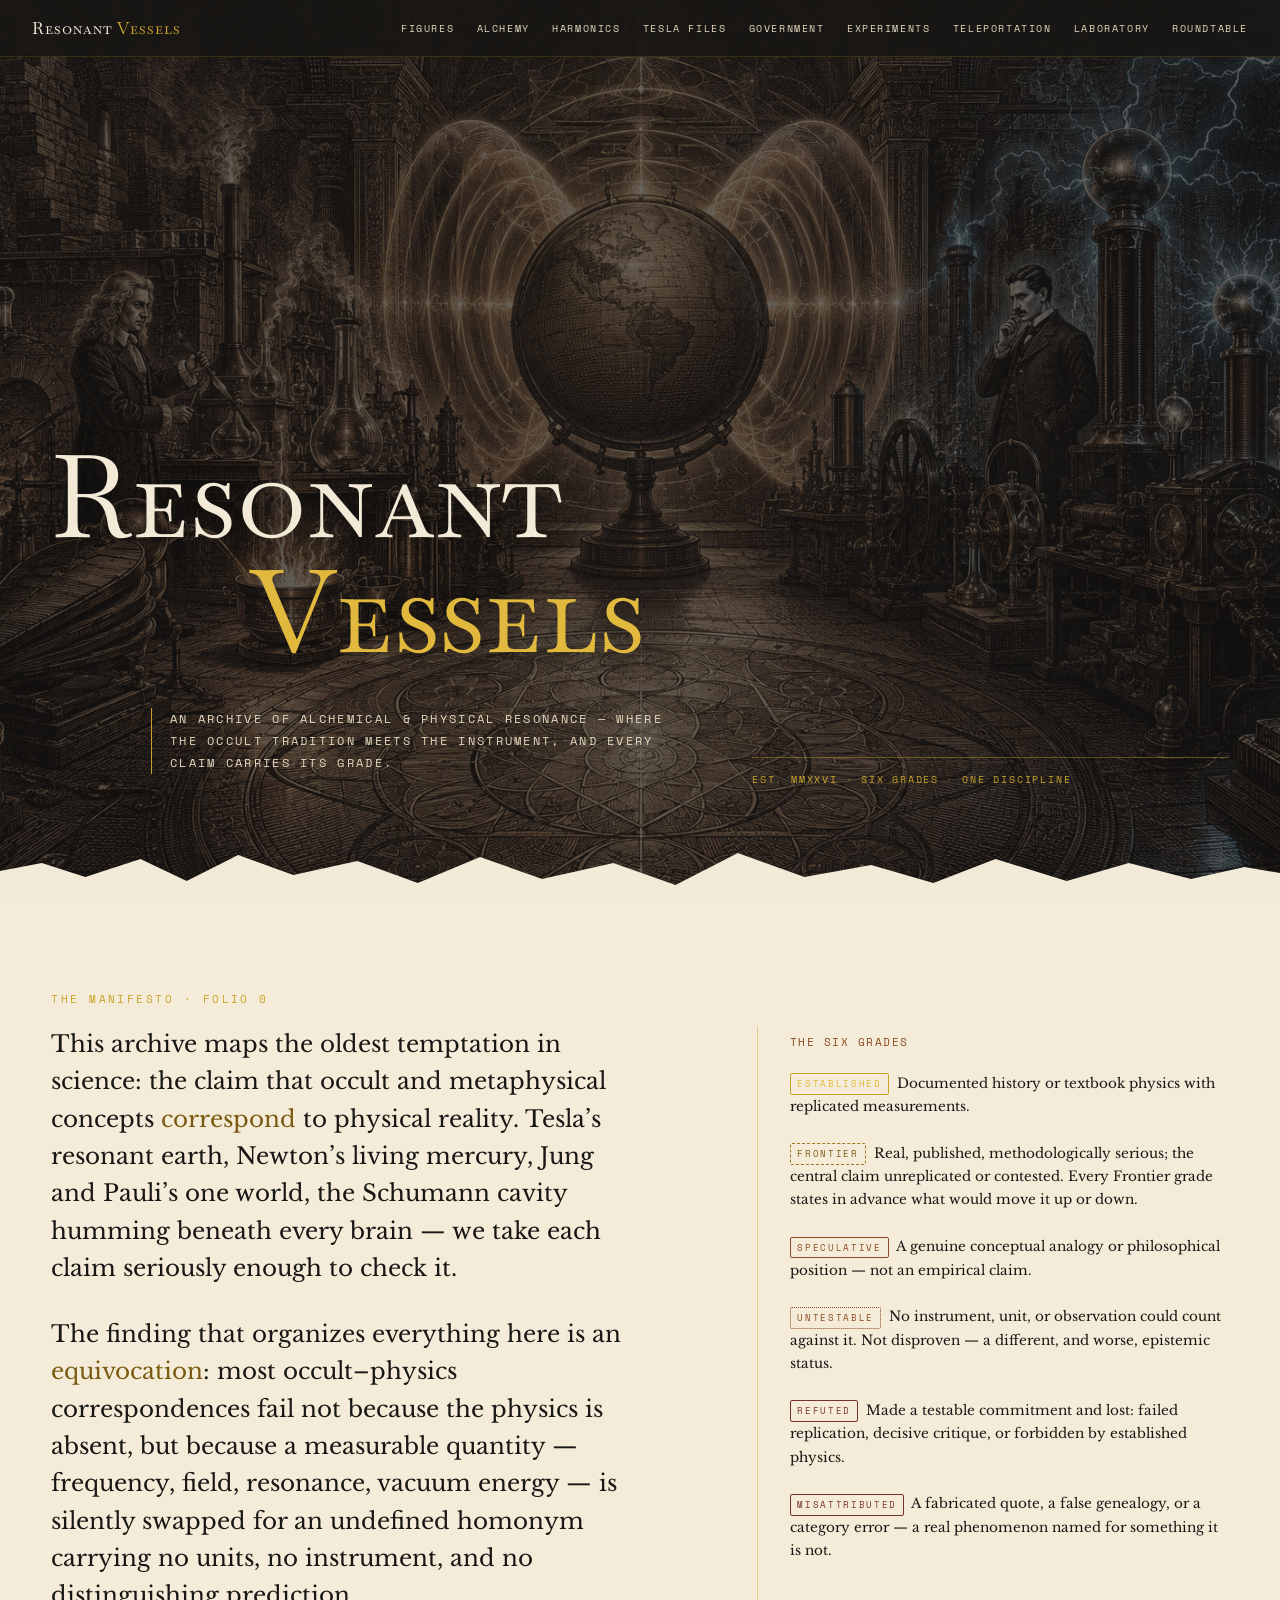
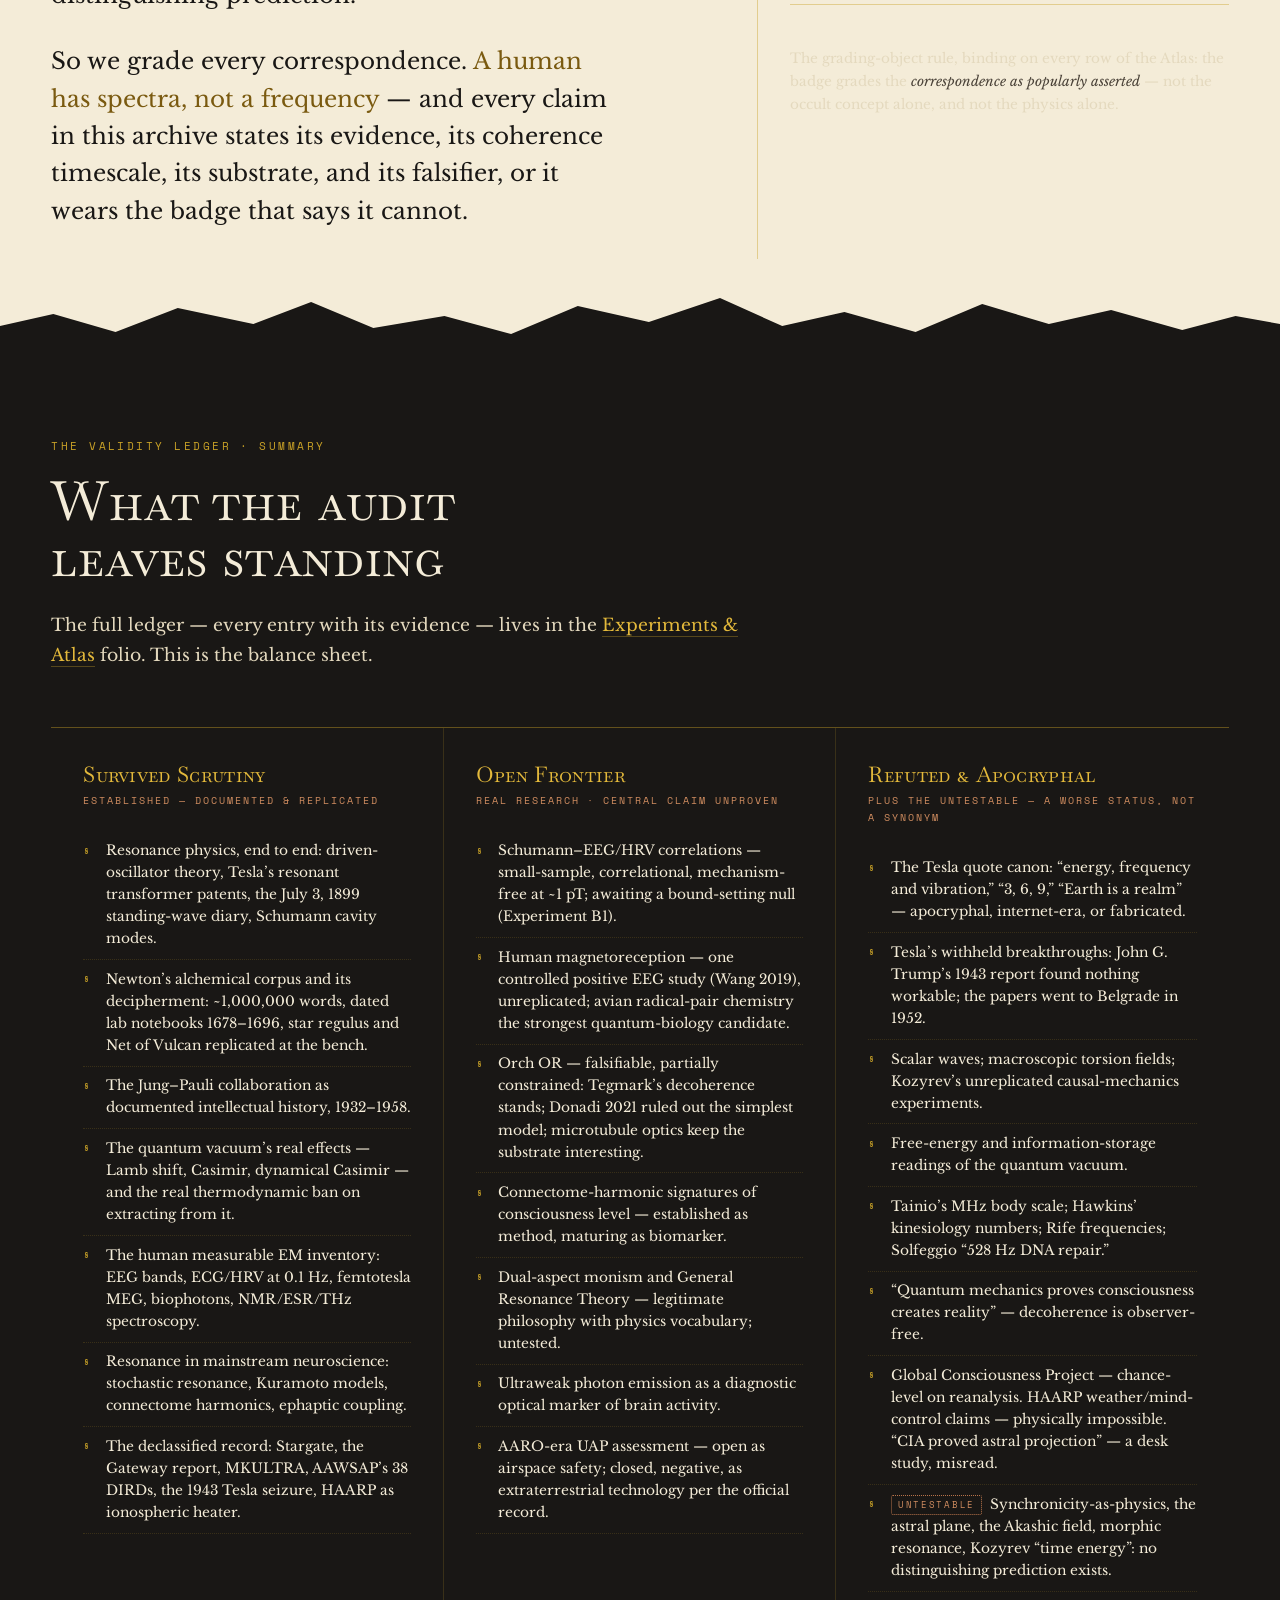
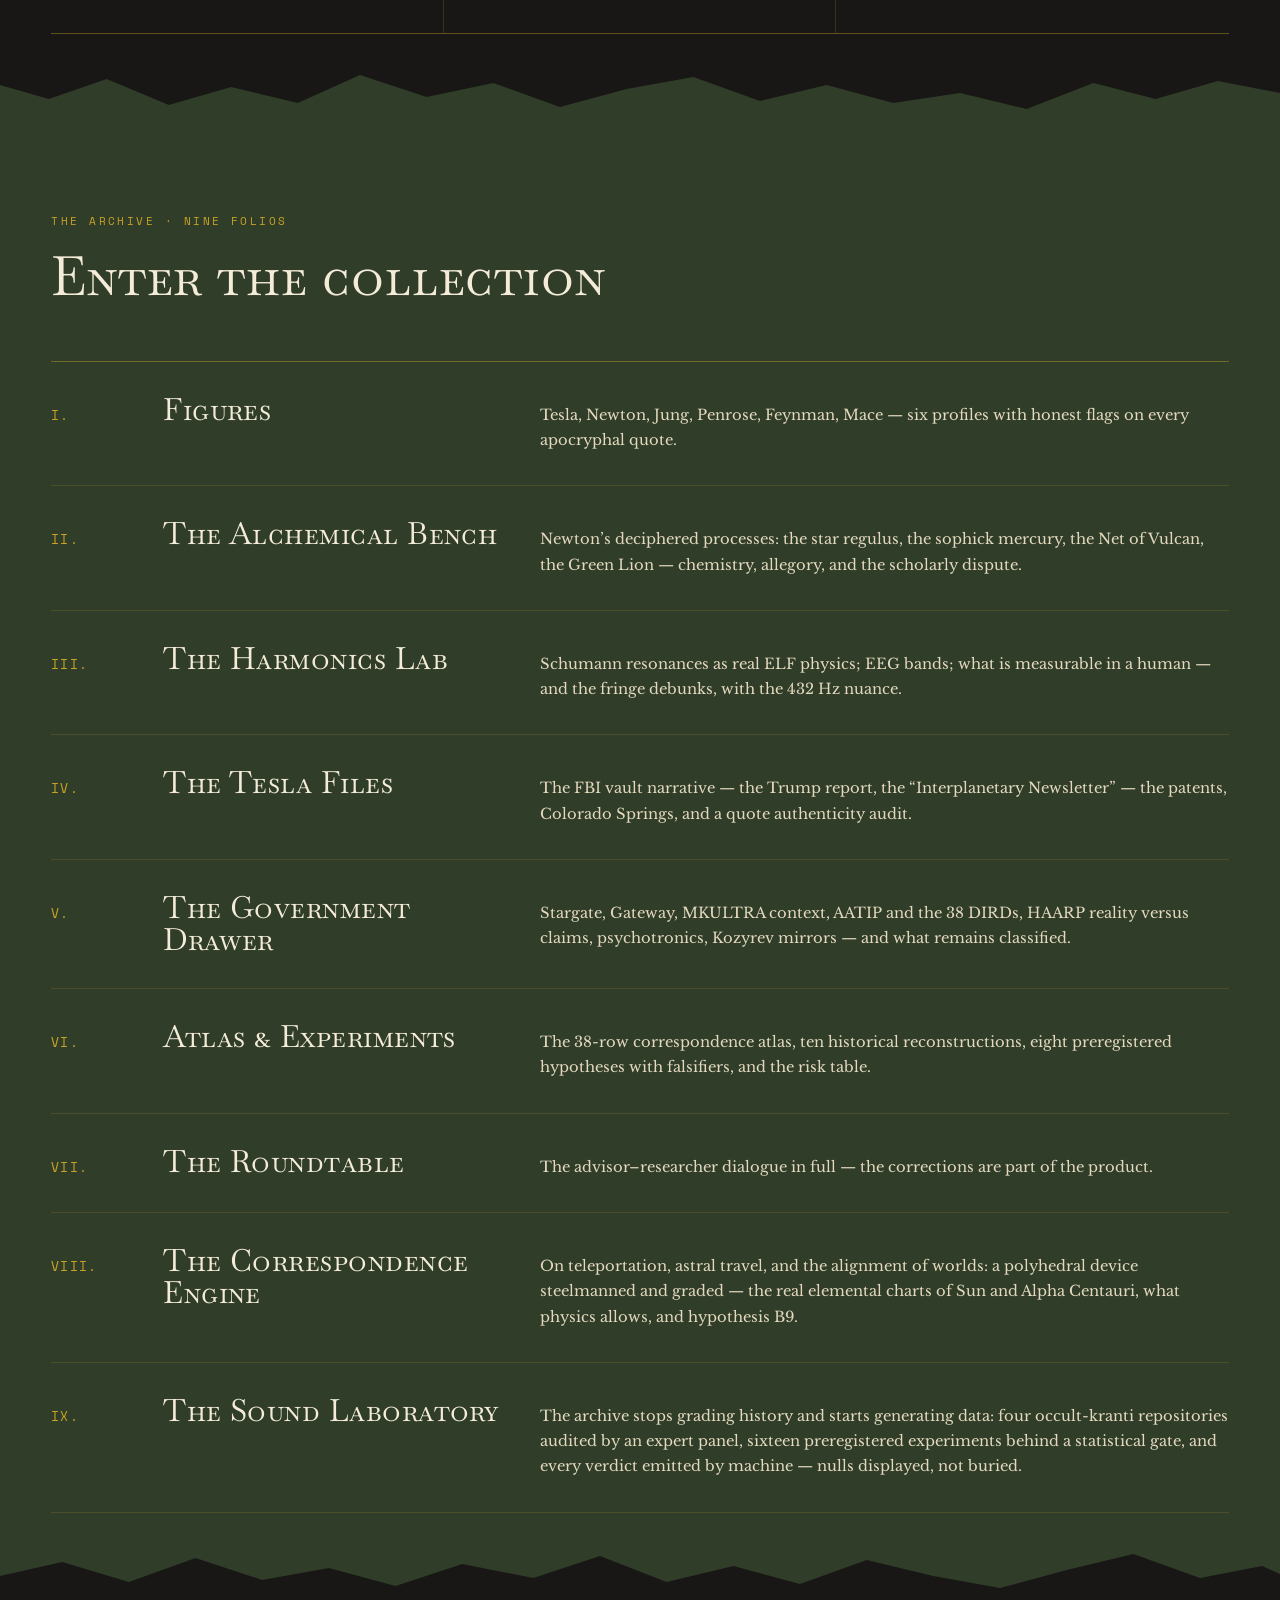
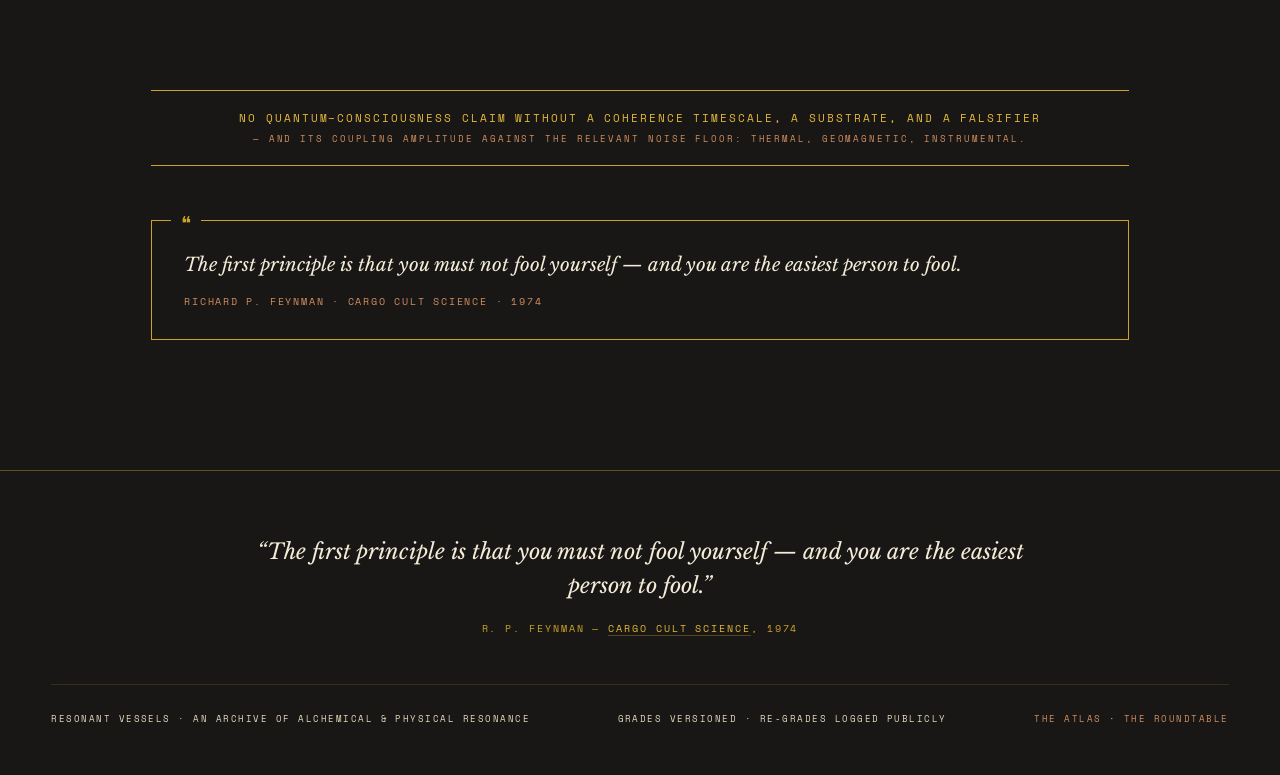
==== index.html @ 5db9f8ce "Resonant Vessels — full archive (10 folios, 46 plates/figures)" ====
<!DOCTYPE html>
<html lang="en">
<head>
<meta charset="UTF-8">
<meta name="viewport" content="width=device-width, initial-scale=1.0">
<title>Resonant Vessels — An Archive of Alchemical &amp; Physical Resonance</title>
<meta name="description" content="A rigorous archive at the boundary of alchemy and physics: Tesla, Newton, Jung, Schumann resonances, declassified programs — every metaphysical claim graded.">
<link rel="preconnect" href="https://fonts.googleapis.com">
<link rel="preconnect" href="https://fonts.gstatic.com" crossorigin>
<link href="https://fonts.googleapis.com/css2?family=Baskervville+SC&family=Libre+Baskerville:ital,wght@0,400;0,700;1,400&family=Space+Mono:wght@400;700&display=swap" rel="stylesheet">
<link rel="stylesheet" href="css/style.css">
</head>
<body>
<div class="grain" aria-hidden="true"></div>

<header class="topbar">
  <a class="brand" href="index.html">Resonant <span class="amp">Vessels</span></a>
  <nav aria-label="Archive sections">
    <a href="figures.html">Figures</a>
    <a href="alchemy.html">Alchemy</a>
    <a href="harmonics.html">Harmonics</a>
    <a href="tesla_files.html">Tesla Files</a>
    <a href="government.html">Government</a>
    <a href="experiments.html">Experiments</a>
    <a href="teleportation.html">Teleportation</a>
    <a href="lab.html">Laboratory</a>
    <a href="roundtable.html">Roundtable</a>
  </nav>
</header>

<!-- ================= HERO ================= -->
<section class="hero" id="top">
  <div class="hero-media" aria-hidden="true">
    <img src="assets/hero_lab.png" alt="" loading="eager">
  </div>
  <div class="hero-veil" aria-hidden="true"></div>
  <div class="hero-inner">
    <div class="hero-title-block">
      <div class="line-a fade-in">
        <h1>Resonant</h1>
      </div>
      <div class="line-b fade-in">
        <h1><span class="gold">Vessels</span></h1>
      </div>
      <div class="line-c fade-in">
        <p class="hero-sub">An archive of alchemical &amp; physical resonance — where the occult tradition meets the instrument, and every claim carries its grade.</p>
      </div>
      <div class="hero-rule fade-in">Est. MMXXVI · Six grades · One discipline</div>
    </div>
  </div>
</section>

<!-- torn transition I : parchment over ink -->
<div class="torn" aria-hidden="true">
  <svg viewBox="0 0 1440 64" preserveAspectRatio="none">
    <polygon fill="#F4ECD8" points="0,64 0,34 47,26 96,40 158,22 210,44 268,18 330,38 402,24 470,46 540,20 610,42 690,26 760,48 830,16 905,40 980,28 1050,46 1120,22 1200,44 1270,26 1340,42 1400,30 1440,36 1440,64"/>
  </svg>
</div>

<!-- ================= MANIFESTO (light) ================= -->
<section class="section-light" id="manifesto">
  <div class="wrap">
    <span class="kicker fade-in">The Manifesto · Folio 0</span>
    <div class="manifesto-grid">
      <div class="lead-col fade-in">
        <p class="lead-para">This archive maps the oldest temptation in science: the claim that occult and metaphysical concepts <span class="gold">correspond</span> to physical reality. Tesla&rsquo;s resonant earth, Newton&rsquo;s living mercury, Jung and Pauli&rsquo;s one world, the Schumann cavity humming beneath every brain — we take each claim seriously enough to check it.</p>
        <p class="lead-para">The finding that organizes everything here is an <span class="gold">equivocation</span>: most occult–physics correspondences fail not because the physics is absent, but because a measurable quantity — frequency, field, resonance, vacuum energy — is silently swapped for an undefined homonym carrying no units, no instrument, and no distinguishing prediction.</p>
        <p class="lead-para">So we grade every correspondence. <span class="gold">A human has spectra, not a frequency</span> — and every claim in this archive states its evidence, its coherence timescale, its substrate, and its falsifier, or it wears the badge that says it cannot.</p>
      </div>
      <div class="side-col fade-in">
        <span class="mono-label" style="color:#8a4a22;">The Six Grades</span>
        <p class="small" style="margin-top:1rem;">
          <span class="badge established">Established</span>&nbsp; Documented history or textbook physics with replicated measurements.<br><br>
          <span class="badge frontier">Frontier</span>&nbsp; Real, published, methodologically serious; the central claim unreplicated or contested. Every Frontier grade states in advance what would move it up or down.<br><br>
          <span class="badge speculative">Speculative</span>&nbsp; A genuine conceptual analogy or philosophical position — not an empirical claim.<br><br>
          <span class="badge untestable">Untestable</span>&nbsp; No instrument, unit, or observation could count against it. Not disproven — a different, and worse, epistemic status.<br><br>
          <span class="badge refuted">Refuted</span>&nbsp; Made a testable commitment and lost: failed replication, decisive critique, or forbidden by established physics.<br><br>
          <span class="badge misattributed">Misattributed</span>&nbsp; A fabricated quote, a false genealogy, or a category error — a real phenomenon named for something it is not.
        </p>
        <hr class="gold-rule">
        <p class="small dim">The grading-object rule, binding on every row of the Atlas: the badge grades the <em>correspondence as popularly asserted</em> — not the occult concept alone, and not the physics alone.</p>
      </div>
    </div>
  </div>
</section>

<!-- torn transition II : ink over parchment -->
<div class="torn" aria-hidden="true">
  <svg viewBox="0 0 1440 64" preserveAspectRatio="none">
    <polygon fill="#191715" points="0,64 0,42 60,30 130,48 200,24 285,40 350,18 420,44 500,32 575,50 650,22 730,38 810,14 880,42 950,28 1030,48 1105,20 1180,40 1250,26 1330,46 1390,32 1440,40 1440,64"/>
  </svg>
</div>

<!-- ================= VALIDITY LEDGER (ink) ================= -->
<section class="section-ink" id="ledger">
  <div class="wrap">
    <span class="kicker fade-in">The Validity Ledger · Summary</span>
    <h2 class="display-lg fade-in">What the audit<br>leaves standing</h2>
    <p class="fade-in" style="max-width:44rem; margin-top:1.6rem; color:var(--parchment-dim);">The full ledger — every entry with its evidence — lives in the <a href="experiments.html">Experiments &amp; Atlas</a> folio. This is the balance sheet.</p>

    <div class="ledger-cols fade-in">
      <div class="ledger-col">
        <h3>Survived Scrutiny</h3>
        <span class="count">Established — documented &amp; replicated</span>
        <ul>
          <li>Resonance physics, end to end: driven-oscillator theory, Tesla&rsquo;s resonant transformer patents, the July 3, 1899 standing-wave diary, Schumann cavity modes.</li>
          <li>Newton&rsquo;s alchemical corpus and its decipherment: ~1,000,000 words, dated lab notebooks 1678–1696, star regulus and Net of Vulcan replicated at the bench.</li>
          <li>The Jung–Pauli collaboration as documented intellectual history, 1932–1958.</li>
          <li>The quantum vacuum&rsquo;s real effects — Lamb shift, Casimir, dynamical Casimir — and the real thermodynamic ban on extracting from it.</li>
          <li>The human measurable EM inventory: EEG bands, ECG/HRV at 0.1 Hz, femtotesla MEG, biophotons, NMR/ESR/THz spectroscopy.</li>
          <li>Resonance in mainstream neuroscience: stochastic resonance, Kuramoto models, connectome harmonics, ephaptic coupling.</li>
          <li>The declassified record: Stargate, the Gateway report, MKULTRA, AAWSAP&rsquo;s 38 DIRDs, the 1943 Tesla seizure, HAARP as ionospheric heater.</li>
        </ul>
      </div>
      <div class="ledger-col">
        <h3>Open Frontier</h3>
        <span class="count">Real research · central claim unproven</span>
        <ul>
          <li>Schumann–EEG/HRV correlations — small-sample, correlational, mechanism-free at ~1 pT; awaiting a bound-setting null (Experiment B1).</li>
          <li>Human magnetoreception — one controlled positive EEG study (Wang 2019), unreplicated; avian radical-pair chemistry the strongest quantum-biology candidate.</li>
          <li>Orch OR — falsifiable, partially constrained: Tegmark&rsquo;s decoherence stands; Donadi 2021 ruled out the simplest model; microtubule optics keep the substrate interesting.</li>
          <li>Connectome-harmonic signatures of consciousness level — established as method, maturing as biomarker.</li>
          <li>Dual-aspect monism and General Resonance Theory — legitimate philosophy with physics vocabulary; untested.</li>
          <li>Ultraweak photon emission as a diagnostic optical marker of brain activity.</li>
          <li>AARO-era UAP assessment — open as airspace safety; closed, negative, as extraterrestrial technology per the official record.</li>
        </ul>
      </div>
      <div class="ledger-col">
        <h3>Refuted &amp; Apocryphal</h3>
        <span class="count">Plus the untestable — a worse status, not a synonym</span>
        <ul>
          <li>The Tesla quote canon: &ldquo;energy, frequency and vibration,&rdquo; &ldquo;3, 6, 9,&rdquo; &ldquo;Earth is a realm&rdquo; — apocryphal, internet-era, or fabricated.</li>
          <li>Tesla&rsquo;s withheld breakthroughs: John G. Trump&rsquo;s 1943 report found nothing workable; the papers went to Belgrade in 1952.</li>
          <li>Scalar waves; macroscopic torsion fields; Kozyrev&rsquo;s unreplicated causal-mechanics experiments.</li>
          <li>Free-energy and information-storage readings of the quantum vacuum.</li>
          <li>Tainio&rsquo;s MHz body scale; Hawkins&rsquo; kinesiology numbers; Rife frequencies; Solfeggio &ldquo;528 Hz DNA repair.&rdquo;</li>
          <li>&ldquo;Quantum mechanics proves consciousness creates reality&rdquo; — decoherence is observer-free.</li>
          <li>Global Consciousness Project — chance-level on reanalysis. HAARP weather/mind-control claims — physically impossible. &ldquo;CIA proved astral projection&rdquo; — a desk study, misread.</li>
          <li><span class="badge untestable">Untestable</span>&nbsp; Synchronicity-as-physics, the astral plane, the Akashic field, morphic resonance, Kozyrev &ldquo;time energy&rdquo;: no distinguishing prediction exists.</li>
        </ul>
      </div>
    </div>
  </div>
</section>

<!-- torn transition III : deep olive over ink -->
<div class="torn" aria-hidden="true">
  <svg viewBox="0 0 1440 64" preserveAspectRatio="none">
    <polygon fill="#2F3D29" points="0,64 0,26 55,40 120,20 190,46 260,28 335,44 405,16 480,38 555,24 630,48 705,30 780,18 855,42 930,26 1005,44 1080,34 1155,50 1230,24 1300,40 1370,22 1440,34 1440,64"/>
  </svg>
</div>

<!-- ================= DIRECTORY (olive) ================= -->
<section class="section-olive" id="directory">
  <div class="wrap">
    <span class="kicker fade-in">The Archive · Nine Folios</span>
    <h2 class="display-lg fade-in" style="margin-bottom:3.5rem;">Enter the collection</h2>

    <div class="directory">
      <div class="directory-row fade-in">
        <span class="num">I.</span>
        <h3><a href="figures.html">Figures</a></h3>
        <p>Tesla, Newton, Jung, Penrose, Feynman, Mace — six profiles with honest flags on every apocryphal quote.</p>
      </div>
      <div class="directory-row fade-in">
        <span class="num">II.</span>
        <h3><a href="alchemy.html">The Alchemical Bench</a></h3>
        <p>Newton&rsquo;s deciphered processes: the star regulus, the sophick mercury, the Net of Vulcan, the Green Lion — chemistry, allegory, and the scholarly dispute.</p>
      </div>
      <div class="directory-row fade-in">
        <span class="num">III.</span>
        <h3><a href="harmonics.html">The Harmonics Lab</a></h3>
        <p>Schumann resonances as real ELF physics; EEG bands; what is measurable in a human — and the fringe debunks, with the 432 Hz nuance.</p>
      </div>
      <div class="directory-row fade-in">
        <span class="num">IV.</span>
        <h3><a href="tesla_files.html">The Tesla Files</a></h3>
        <p>The FBI vault narrative — the Trump report, the &ldquo;Interplanetary Newsletter&rdquo; — the patents, Colorado Springs, and a quote authenticity audit.</p>
      </div>
      <div class="directory-row fade-in">
        <span class="num">V.</span>
        <h3><a href="government.html">The Government Drawer</a></h3>
        <p>Stargate, Gateway, MKULTRA context, AATIP and the 38 DIRDs, HAARP reality versus claims, psychotronics, Kozyrev mirrors — and what remains classified.</p>
      </div>
      <div class="directory-row fade-in">
        <span class="num">VI.</span>
        <h3><a href="experiments.html">Atlas &amp; Experiments</a></h3>
        <p>The 38-row correspondence atlas, ten historical reconstructions, eight preregistered hypotheses with falsifiers, and the risk table.</p>
      </div>
      <div class="directory-row fade-in">
        <span class="num">VII.</span>
        <h3><a href="roundtable.html">The Roundtable</a></h3>
        <p>The advisor&ndash;researcher dialogue in full — the corrections are part of the product.</p>
      </div>
      <div class="directory-row fade-in">
        <span class="num">VIII.</span>
        <h3><a href="teleportation.html">The Correspondence Engine</a></h3>
        <p>On teleportation, astral travel, and the alignment of worlds: a polyhedral device steelmanned and graded — the real elemental charts of Sun and Alpha Centauri, what physics allows, and hypothesis B9.</p>
      </div>
      <div class="directory-row fade-in">
        <span class="num">IX.</span>
        <h3><a href="lab.html">The Sound Laboratory</a></h3>
        <p>The archive stops grading history and starts generating data: four occult-kranti repositories audited by an expert panel, sixteen preregistered experiments behind a statistical gate, and every verdict emitted by machine — nulls displayed, not buried.</p>
      </div>
    </div>
  </div>
</section>

<!-- torn transition IV : ink over olive -->
<div class="torn" aria-hidden="true">
  <svg viewBox="0 0 1440 64" preserveAspectRatio="none">
    <polygon fill="#191715" points="0,64 0,38 70,24 145,44 220,20 295,42 370,30 445,48 520,26 600,40 675,18 750,44 825,28 900,46 975,22 1050,38 1125,50 1200,32 1275,16 1350,40 1420,28 1440,36 1440,64"/>
  </svg>
</div>

<!-- ================= HOUSE RULE + FOOTER ================= -->
<section class="section-ink">
  <div class="wrap wrap-narrow">
    <div class="house-rule fade-in">
      No quantum–consciousness claim without a coherence timescale, a substrate, and a falsifier<span class="hr-small">— and its coupling amplitude against the relevant noise floor: thermal, geomagnetic, instrumental.</span>
    </div>
    <div class="pullquote fade-in" style="margin-top:3.4rem;">
      The first principle is that you must not fool yourself — and you are the easiest person to fool.
      <span class="attribution">Richard P. Feynman · Cargo Cult Science · 1974</span>
    </div>
  </div>
</section>

<footer class="site-footer">
  <div class="footer-epigraph">
    <blockquote>&ldquo;The first principle is that you must not fool yourself — and you are the easiest person to fool.&rdquo;</blockquote>
    <span class="cite">R. P. Feynman — <a href="https://calteches.library.caltech.edu/51/2/CargoCult.htm">Cargo Cult Science</a>, 1974</span>
  </div>
  <div class="footer-meta">
    <span>Resonant Vessels · An Archive of Alchemical &amp; Physical Resonance</span>
    <span>Grades versioned · Re-grades logged publicly</span>
    <span><a href="experiments.html">The Atlas</a> · <a href="roundtable.html">The Roundtable</a></span>
  </div>
</footer>

<script src="js/main.js"></script>
</body>
</html>
---- css/style.css ----
/* ============================================================
   RESONANT VESSELS — An Archive of Alchemical & Physical Resonance
   Design system: editorial-archive, dual serif, gold on olive/ink.
   Pure monochrome discipline: no gradients, no blue, no glass.
   ============================================================ */

:root {
  --ink: #191715;
  --ink-soft: #231f1c;
  --olive: #2A2520;
  --olive-2: #2F3D29;
  --olive-3: #384732;
  --parchment: #F4ECD8;
  --parchment-dim: #E4D9BE;
  --gold: #C9A227;
  --gold-bright: #E3B93B;
  --copper: #B8734A;
  --copper-bright: #D08D60;
  --hairline: rgba(201, 162, 39, 0.42);
  --hairline-faint: rgba(201, 162, 39, 0.18);
  --serif-display: "Baskervville SC", "Libre Baskerville", Georgia, serif;
  --serif-body: "Libre Baskerville", Georgia, "Times New Roman", serif;
  --mono: "Space Mono", "Courier New", monospace;
  --sidebar-w: 21%;
  --article-w: 55%;
  --margin-w: 22%;
  --content-max: 1560px;
}

* { margin: 0; padding: 0; box-sizing: border-box; }

html {
  scroll-behavior: smooth;
}

body {
  background: var(--ink);
  color: var(--parchment);
  font-family: var(--serif-body);
  font-size: 1.08rem;
  line-height: 1.72;
  -webkit-font-smoothing: antialiased;
  text-rendering: optimizeLegibility;
  overflow-x: hidden;
}

::selection { background: var(--gold); color: var(--ink); }

/* ---------- grain overlay (feTurbulence) on dark backgrounds ---------- */
.grain {
  position: fixed;
  inset: 0;
  pointer-events: none;
  z-index: 900;
  opacity: 0.055;
  background-image: url("data:image/svg+xml,%3Csvg xmlns='http://www.w3.org/2000/svg' width='240' height='240'%3E%3Cfilter id='g'%3E%3CfeTurbulence type='fractalNoise' baseFrequency='0.82' numOctaves='3' stitchTiles='stitch'/%3E%3C/filter%3E%3Crect width='240' height='240' filter='url(%23g)'/%3E%3C/svg%3E");
}

/* ---------- typography ---------- */
h1, h2, h3, h4 {
  font-family: var(--serif-display);
  font-weight: 400;
  color: var(--parchment);
  line-height: 1.04;
  letter-spacing: 0.015em;
}

.display-xl { font-size: clamp(2.5rem, 6vw, 5rem); line-height: 0.98; }
.display-lg { font-size: clamp(2rem, 4.4vw, 3.4rem); }
.display-md { font-size: clamp(1.5rem, 2.6vw, 2.1rem); }

p {
  margin: 0 0 1.25em 0;
  hyphens: auto;
  -webkit-hyphens: auto;
}

a {
  color: var(--gold-bright);
  text-decoration: none;
  border-bottom: 1px solid rgba(201, 162, 39, 0.35);
  transition: text-shadow 0.25s ease, border-color 0.25s ease;
}
a:hover {
  text-shadow: 0 0 8px rgba(227, 185, 59, 0.55), 0 0 18px rgba(227, 185, 59, 0.25);
  border-bottom-color: var(--gold-bright);
}

strong { color: var(--parchment); font-weight: 700; }
em { color: var(--parchment-dim); }

.mono-label {
  font-family: var(--mono);
  text-transform: uppercase;
  letter-spacing: 0.14em;
  font-size: 0.66rem;
}

/* kicker / eyebrow */
.kicker {
  font-family: var(--mono);
  text-transform: uppercase;
  letter-spacing: 0.22em;
  font-size: 0.7rem;
  color: var(--gold);
  display: block;
  margin-bottom: 1.1rem;
}

/* ---------- top bar ---------- */
.topbar {
  position: fixed;
  top: 0; left: 0; right: 0;
  z-index: 1000;
  display: flex;
  align-items: center;
  justify-content: space-between;
  padding: 0.85rem 2rem;
  background: rgba(25, 23, 21, 0.94);
  border-bottom: 1px solid var(--hairline-faint);
}
.topbar .brand {
  font-family: var(--serif-display);
  font-size: 1.05rem;
  letter-spacing: 0.06em;
  color: var(--parchment);
  border-bottom: none;
}
.topbar .brand:hover { text-shadow: 0 0 10px rgba(227,185,59,0.5); }
.topbar .brand .amp { color: var(--gold); }
.topbar nav { display: flex; gap: 1.4rem; flex-wrap: wrap; }
.topbar nav a {
  font-family: var(--mono);
  font-size: 0.62rem;
  text-transform: uppercase;
  letter-spacing: 0.16em;
  color: var(--parchment-dim);
  border-bottom: none;
}
.topbar nav a:hover, .topbar nav a.active {
  color: var(--gold-bright);
  text-shadow: 0 0 8px rgba(227, 185, 59, 0.5);
}
.topbar nav a.active { border-bottom: 1px solid var(--gold); }

/* ---------- HERO (index) ---------- */
.hero {
  position: relative;
  min-height: 100vh;
  display: flex;
  align-items: flex-end;
  overflow: hidden;
  background: var(--ink);
}
.hero-media {
  position: absolute;
  inset: -8% 0;
  z-index: 1;
  will-change: transform;
}
.hero-media img {
  width: 100%;
  height: 100%;
  object-fit: cover;
  opacity: 0.62;
  filter: grayscale(0.35) brightness(0.8);
}
.hero-veil {
  position: absolute; inset: 0; z-index: 2;
  background: rgba(25, 23, 21, 0.28);
}
.hero-inner {
  position: relative;
  z-index: 3;
  width: 100%;
  max-width: var(--content-max);
  margin: 0 auto;
  padding: 9rem 4vw 7rem;
}
.hero-title-block {
  display: grid;
  grid-template-columns: repeat(12, 1fr);
  gap: 0 1.5rem;
}
.hero-title-block .line-a { grid-column: 1 / 9; }
.hero-title-block .line-b { grid-column: 3 / 12; margin-top: 0.4rem; }
.hero-title-block .line-c { grid-column: 2 / 8; margin-top: 2.6rem; max-width: 34rem; }
.hero h1 {
  font-size: clamp(3rem, 9vw, 7.5rem);
  line-height: 0.94;
  text-shadow: 0 2px 30px rgba(0,0,0,0.6);
}
.hero h1 .gold { color: var(--gold-bright); }
.hero-sub {
  font-family: var(--mono);
  font-size: 0.72rem;
  letter-spacing: 0.2em;
  text-transform: uppercase;
  color: var(--parchment-dim);
  line-height: 1.9;
  border-left: 1px solid var(--gold);
  padding-left: 1.1rem;
}
.hero-rule {
  grid-column: 8 / 13;
  align-self: end;
  border-top: 1px solid var(--hairline);
  padding-top: 0.8rem;
  font-family: var(--mono);
  font-size: 0.62rem;
  letter-spacing: 0.18em;
  text-transform: uppercase;
  color: var(--gold);
}

/* ---------- torn paper edges ----------
   A .torn div is placed as the first child of a band; its SVG polygon is
   filled with the band's own background colour and overlaps the previous
   band via negative top margin, producing the torn-paper transition.
   Each transition uses a unique jagged polygon path. */
.torn {
  display: block;
  width: 100%;
  height: 64px;
  position: relative;
  z-index: 30;
  margin-top: -63px;
  pointer-events: none;
}
.torn.flip { transform: scaleY(-1); }
.torn svg { display: block; width: 100%; height: 100%; }
.torn + .wrap, .torn + .triptych { padding-top: 4rem; }

/* article-level torn divider (between major parts, within a column) */
.torn-inline {
  display: block;
  width: 100%;
  height: 44px;
  margin: 3.4rem 0 0.4rem;
  pointer-events: none;
}
.torn-inline svg { display: block; width: 100%; height: 100%; }

/* ---------- generic section shells ---------- */
.section-light {
  background: var(--parchment);
  color: var(--ink);
}
.section-light h1, .section-light h2, .section-light h3, .section-light h4 { color: var(--ink); }
.section-light a { color: #7a5a10; border-bottom-color: rgba(122,90,16,0.4); }
.section-light a:hover { text-shadow: 0 0 8px rgba(201,162,39,0.65); }
.section-light strong { color: var(--ink); }
.section-light em { color: #4a4238; }

.section-olive  { background: var(--olive-2); }
.section-olive3 { background: var(--olive-3); }
.section-ink    { background: var(--ink); }
.section-brown  { background: var(--olive); }

.wrap {
  max-width: var(--content-max);
  margin: 0 auto;
  padding: 5.5rem 4vw;
}
.wrap-narrow { max-width: 1080px; }

/* ---------- index: manifesto & ledger ---------- */
.manifesto-grid {
  display: grid;
  grid-template-columns: repeat(12, 1fr);
  gap: 2rem;
}
.manifesto-grid .lead-col { grid-column: 1 / 7; }
.manifesto-grid .side-col { grid-column: 8 / 13; border-left: 1px solid var(--hairline); padding-left: 2rem; }
.lead-para {
  font-size: clamp(1.2rem, 1.8vw, 1.5rem);
  line-height: 1.62;
}
.lead-para .gold { color: var(--gold-bright); }
.section-light .lead-para .gold { color: #7a5a10; }

.ledger-cols {
  display: grid;
  grid-template-columns: repeat(3, 1fr);
  gap: 0;
  border-top: 1px solid var(--hairline);
  border-bottom: 1px solid var(--hairline);
  margin-top: 3.5rem;
}
.ledger-col {
  padding: 2.2rem 2rem 2.6rem;
  border-right: 1px solid var(--hairline-faint);
}
.ledger-col:last-child { border-right: none; }
.ledger-col h3 {
  font-size: 1.35rem;
  margin-bottom: 0.4rem;
  color: var(--gold-bright);
}
.section-light .ledger-col h3 { color: #7a5a10; }
.ledger-col .count {
  font-family: var(--mono);
  font-size: 0.62rem;
  letter-spacing: 0.2em;
  text-transform: uppercase;
  color: var(--copper-bright);
  display: block;
  margin-bottom: 1.4rem;
}
.section-light .ledger-col .count { color: var(--copper); }
.ledger-col ul { list-style: none; }
.ledger-col li {
  font-size: 0.86rem;
  line-height: 1.6;
  padding: 0.55rem 0 0.55rem 1.4rem;
  position: relative;
  border-bottom: 1px dotted var(--hairline-faint);
}
.ledger-col li::before {
  content: "§";
  position: absolute;
  left: 0;
  color: var(--gold);
  font-family: var(--mono);
  font-size: 0.7rem;
  top: 0.7rem;
}

/* index: section directory cards (flat, no card-in-card — rules + spacing) */
.directory { border-top: 1px solid var(--hairline); }
.directory-row {
  display: grid;
  grid-template-columns: 5rem 1fr 2fr;
  gap: 2rem;
  align-items: baseline;
  padding: 2rem 0;
  border-bottom: 1px solid var(--hairline-faint);
}
.directory-row .num {
  font-family: var(--mono);
  color: var(--gold);
  font-size: 0.8rem;
  letter-spacing: 0.1em;
}
.directory-row h3 { font-size: clamp(1.4rem, 2.4vw, 2rem); }
.directory-row h3 a { color: var(--parchment); border-bottom: none; }
.directory-row h3 a:hover { color: var(--gold-bright); }
.directory-row p { font-size: 0.92rem; margin: 0; color: var(--parchment-dim); }

/* ---------- badges ---------- */
.badge {
  display: inline-block;
  font-family: var(--mono);
  font-size: 0.58rem;
  letter-spacing: 0.18em;
  text-transform: uppercase;
  border: 1px solid var(--gold);
  color: var(--gold-bright);
  padding: 0.22em 0.7em 0.18em;
  border-radius: 2px;
  vertical-align: middle;
  white-space: nowrap;
}
.section-light .badge { color: #7a5a10; border-color: #9a7a1a; }
.badge.established { border-color: var(--gold); color: var(--gold-bright); }
.badge.frontier    { border-style: dashed; }
.badge.speculative { border-color: var(--copper); color: var(--copper-bright); }
.badge.untestable  { border-color: var(--copper); color: var(--copper-bright); border-style: dotted; }
.badge.refuted     { border-color: #8a4a3a; color: #c98a72; }
.badge.misattributed { border-color: #8a4a3a; color: #c98a72; border-style: double; }
.section-light .badge.speculative,
.section-light .badge.untestable { color: #8a4a22; border-color: #8a4a22; }
.section-light .badge.refuted,
.section-light .badge.misattributed { color: #7a3226; border-color: #7a3226; }

/* ---------- section-page three-column layout ---------- */
.page-head {
  padding: 8.5rem 4vw 4rem;
  border-bottom: 1px solid var(--hairline);
  max-width: var(--content-max);
  margin: 0 auto;
}
.page-head .folio {
  font-family: var(--mono);
  font-size: 0.64rem;
  letter-spacing: 0.24em;
  text-transform: uppercase;
  color: var(--copper-bright);
  display: block;
  margin-bottom: 1.4rem;
}
.page-head .lede {
  max-width: 46rem;
  margin-top: 2rem;
  font-size: 1.12rem;
  color: var(--parchment-dim);
}

.triptych {
  display: grid;
  grid-template-columns: minmax(0, 21fr) minmax(0, 55fr) minmax(0, 22fr);
  gap: 0 2.6%;
  max-width: var(--content-max);
  margin: 0 auto;
  padding: 0 4vw 6rem;
  align-items: start;
}

/* left outline sidebar */
.outline {
  position: sticky;
  top: 4.2rem;
  padding-top: 3rem;
  font-family: var(--mono);
}
.outline .outline-title {
  font-size: 0.6rem;
  letter-spacing: 0.24em;
  text-transform: uppercase;
  color: var(--gold);
  border-bottom: 1px solid var(--hairline);
  padding-bottom: 0.7rem;
  margin-bottom: 0.6rem;
}
.outline details { border-bottom: 1px solid var(--hairline-faint); }
.outline summary {
  cursor: pointer;
  list-style: none;
  font-size: 0.66rem;
  letter-spacing: 0.14em;
  text-transform: uppercase;
  color: var(--parchment-dim);
  padding: 0.8rem 0;
  position: relative;
  transition: color 0.2s, text-shadow 0.2s;
}
.outline summary::after {
  content: "+";
  position: absolute; right: 0;
  color: var(--gold);
}
.outline details[open] summary::after { content: "–"; }
.outline summary:hover { color: var(--gold-bright); text-shadow: 0 0 8px rgba(227,185,59,0.4); }
.outline details ul { list-style: none; padding: 0 0 0.9rem 0.7rem; }
.outline details li a {
  display: block;
  font-size: 0.62rem;
  letter-spacing: 0.06em;
  color: var(--parchment-dim);
  border: none;
  padding: 0.32rem 0;
  text-transform: none;
}
.outline details li a:hover { color: var(--gold-bright); }
.outline .crossnav { margin-top: 1.6rem; }
.outline .crossnav a {
  display: block;
  font-size: 0.6rem;
  letter-spacing: 0.14em;
  text-transform: uppercase;
  color: var(--copper-bright);
  border: none;
  padding: 0.42rem 0;
  border-bottom: 1px dotted var(--hairline-faint);
}
.outline .crossnav a:hover { color: var(--gold-bright); }

/* central article column */
.article { padding-top: 1rem; min-width: 0; }
.article > section { margin-bottom: 4rem; }

/* sticky section headers */
.part-header {
  position: sticky;
  top: 3.4rem;
  z-index: 500;
  background: var(--ink);
  border-top: 1px solid var(--gold);
  border-bottom: 1px solid var(--hairline-faint);
  padding: 0.85rem 0 0.7rem;
  margin: 3.2rem 0 2rem;
}
.section-olive .part-header, .part-header.on-olive { background: var(--olive-2); }
.section-light .part-header { background: var(--parchment); border-top-color: #9a7a1a; }
.section-light .part-header .part-no { color: #7a5a10; }
.part-header h2 {
  font-size: clamp(1.3rem, 2.2vw, 1.9rem);
}
.part-header .part-no {
  font-family: var(--mono);
  font-size: 0.6rem;
  letter-spacing: 0.22em;
  color: var(--gold);
  text-transform: uppercase;
  display: block;
  margin-bottom: 0.3rem;
}

.article h3 {
  font-size: 1.35rem;
  margin: 2.4rem 0 1rem;
  padding-top: 0.6rem;
}
.article h4 {
  font-family: var(--mono);
  font-size: 0.7rem;
  letter-spacing: 0.18em;
  text-transform: uppercase;
  color: var(--gold);
  margin: 2rem 0 0.8rem;
}
.article ul, .article ol { margin: 0 0 1.4rem 1.3rem; }
.article li { margin-bottom: 0.55rem; }
.article li::marker { color: var(--gold); font-family: var(--mono); font-size: 0.8em; }

/* footnote anchor offset (padding/margin trick) */
[id] { scroll-margin-top: 5.2rem; }
.fn-target { padding-top: 5.2rem; margin-top: -5.2rem; }

/* circular numbered footnote markers */
sup.fn {
  font-family: var(--mono);
  font-size: 0.6em;
  margin-left: 0.1em;
}
sup.fn a {
  display: inline-flex;
  align-items: center;
  justify-content: center;
  width: 1.55em;
  height: 1.55em;
  border: 1px solid var(--gold);
  border-radius: 50%;
  color: var(--gold-bright);
  border-bottom: 1px solid var(--gold);
  font-size: 1em;
  line-height: 1;
}
sup.fn a:hover { text-shadow: 0 0 6px rgba(227,185,59,0.6); }

/* footnote list */
.footnotes {
  border-top: 1px solid var(--hairline);
  margin-top: 4rem;
  padding-top: 1.6rem;
  font-size: 0.82rem;
}
.footnotes .fn-title {
  font-family: var(--mono);
  font-size: 0.6rem;
  letter-spacing: 0.24em;
  text-transform: uppercase;
  color: var(--gold);
  margin-bottom: 1rem;
}
.footnotes ol { list-style: none; counter-reset: fn; margin-left: 0; }
.footnotes li {
  counter-increment: fn;
  position: relative;
  padding-left: 2.4rem;
  margin-bottom: 0.8rem;
  color: var(--parchment-dim);
  line-height: 1.6;
}
.footnotes li::before {
  content: counter(fn);
  position: absolute;
  left: 0; top: 0.1rem;
  width: 1.5rem; height: 1.5rem;
  border: 1px solid var(--gold);
  border-radius: 50%;
  font-family: var(--mono);
  font-size: 0.6rem;
  color: var(--gold-bright);
  display: flex;
  align-items: center;
  justify-content: center;
}
.footnotes a { word-break: break-all; }

/* pull quotes */
.pullquote {
  border: 1px solid var(--gold);
  padding: 1.8rem 2rem;
  margin: 2.6rem 0;
  font-style: italic;
  font-size: 1.16rem;
  line-height: 1.6;
  color: var(--parchment);
  position: relative;
}
.pullquote::before {
  content: "❝";
  position: absolute;
  top: -0.85rem; left: 1.2rem;
  background: var(--ink);
  padding: 0 0.6rem;
  color: var(--gold);
  font-size: 1.2rem;
  font-style: normal;
}
.pullquote .attribution {
  display: block;
  margin-top: 0.9rem;
  font-family: var(--mono);
  font-style: normal;
  font-size: 0.62rem;
  letter-spacing: 0.18em;
  text-transform: uppercase;
  color: var(--copper-bright);
}

/* margin column */
.margin-col { padding-top: 3rem; min-width: 0; }
.margin-note {
  border-top: 1px solid var(--hairline);
  padding: 1rem 0 1.4rem;
  font-size: 0.8rem;
  line-height: 1.62;
  color: var(--parchment-dim);
  margin-bottom: 1.2rem;
}
.margin-note .mn-label {
  font-family: var(--mono);
  font-size: 0.56rem;
  letter-spacing: 0.2em;
  text-transform: uppercase;
  color: var(--copper-bright);
  display: block;
  margin-bottom: 0.5rem;
}
.margin-thumb { margin-bottom: 1.6rem; border: 1px solid var(--hairline-faint); padding: 0.5rem; }
.margin-thumb img { width: 100%; display: block; filter: grayscale(0.25); transition: filter 0.3s; }
.margin-thumb:hover img { filter: grayscale(0); }
.margin-thumb .cap {
  font-family: var(--mono);
  font-size: 0.56rem;
  letter-spacing: 0.12em;
  text-transform: uppercase;
  color: var(--copper-bright);
  display: block;
  padding: 0.55rem 0.2rem 0.2rem;
}

/* figure plates */
.plate {
  margin: 3rem 0;
  border-top: 1px solid var(--gold);
  padding-top: 1rem;
}
.plate img {
  width: 100%;
  display: block;
  border: 1px solid var(--hairline-faint);
}
.plate figcaption {
  font-family: var(--mono);
  font-size: 0.62rem;
  letter-spacing: 0.16em;
  text-transform: uppercase;
  color: var(--copper-bright);
  padding-top: 0.85rem;
  line-height: 1.8;
}
.plate figcaption .plate-no { color: var(--gold-bright); }
.plate figcaption .plate-desc {
  display: block;
  text-transform: none;
  letter-spacing: 0.04em;
  color: var(--parchment-dim);
  font-size: 0.68rem;
  margin-top: 0.3rem;
}

/* gold-bordered tables */
.table-wrap { overflow-x: auto; margin: 2.4rem 0; }
table.gold {
  width: 100%;
  border-collapse: collapse;
  border: 1px solid var(--gold);
  font-size: 0.85rem;
  line-height: 1.55;
}
table.gold th {
  font-family: var(--mono);
  font-size: 0.6rem;
  letter-spacing: 0.16em;
  text-transform: uppercase;
  color: var(--gold-bright);
  text-align: left;
  padding: 0.85rem 0.9rem;
  border-bottom: 1px solid var(--gold);
  background: rgba(201, 162, 39, 0.06);
}
table.gold td {
  padding: 0.8rem 0.9rem;
  border-bottom: 1px solid var(--hairline-faint);
  vertical-align: top;
  color: var(--parchment-dim);
}
table.gold tr:last-child td { border-bottom: none; }
table.gold td strong { color: var(--parchment); }
table.gold .rownum {
  font-family: var(--mono);
  color: var(--gold);
  font-size: 0.72rem;
  white-space: nowrap;
}

/* safety banner */
.safety-banner {
  border: 1px solid var(--gold);
  border-left: 6px solid var(--gold);
  background: rgba(201, 162, 39, 0.07);
  padding: 1.6rem 2rem;
  margin: 2.6rem 0;
}
.safety-banner .sb-title {
  font-family: var(--mono);
  font-size: 0.66rem;
  letter-spacing: 0.22em;
  text-transform: uppercase;
  color: var(--gold-bright);
  display: block;
  margin-bottom: 0.8rem;
}
.safety-banner p { font-size: 0.9rem; margin-bottom: 0.6rem; }
.safety-banner p:last-child { margin-bottom: 0; }

/* house-rule strip */
.house-rule {
  border-top: 1px solid var(--gold);
  border-bottom: 1px solid var(--gold);
  padding: 1.1rem 0;
  text-align: center;
  font-family: var(--mono);
  font-size: 0.66rem;
  letter-spacing: 0.18em;
  text-transform: uppercase;
  color: var(--gold-bright);
  line-height: 2;
}
.house-rule .hr-small { display: block; color: var(--copper-bright); font-size: 0.56rem; }

/* ---------- sound laboratory (Folio IX) ---------- */
/* one new badge in the grading system: infrastructure, solid copper */
.badge.infrastructure {
  background: var(--copper);
  border-color: var(--copper);
  color: var(--ink);
}
.section-light .badge.infrastructure { color: var(--parchment); }
/* cost badge: money or time, whichever is binding */
.badge.cost {
  border-color: var(--gold);
  border-style: solid;
  color: var(--gold-bright);
  background: transparent;
}
.section-light .badge.cost { color: #7a5a10; border-color: #9a7a1a; }

.lab-card {
  border: 1px solid var(--hairline);
  padding: 2rem 2.2rem 1.8rem;
  margin: 2.6rem 0;
  background: rgba(244, 236, 216, 0.025);
}
.section-light .lab-card {
  background: rgba(25, 23, 21, 0.035);
  border-color: rgba(122, 90, 16, 0.45);
}
.lab-head {
  display: flex;
  align-items: baseline;
  flex-wrap: wrap;
  gap: 0.5rem 1rem;
  border-bottom: 1px solid var(--hairline-faint);
  padding-bottom: 0.9rem;
  margin-bottom: 1.1rem;
}
.section-light .lab-head { border-bottom-color: rgba(122, 90, 16, 0.25); }
.lab-id {
  font-family: var(--mono);
  font-size: 0.72rem;
  letter-spacing: 0.18em;
  color: var(--gold);
}
.section-light .lab-id { color: #7a5a10; }
.lab-head h3 {
  font-size: 1.35rem;
  margin: 0;
  padding: 0;
  flex: 1 1 16rem;
}
.lab-badges { display: inline-flex; gap: 0.5rem; flex-wrap: wrap; }
.lab-convince {
  font-family: var(--mono);
  font-size: 0.6rem;
  letter-spacing: 0.16em;
  text-transform: uppercase;
  color: var(--copper-bright);
  display: block;
  margin: 0 0 1.1rem;
}
.section-light .lab-convince { color: #8a4a22; }
.lab-card p { font-size: 0.94rem; }
.section-light .lab-card p { color: #33302a; }
.section-light .lab-card strong { color: var(--ink); }

/* prereg block: collapsible six-part template */
.prereg {
  border: 1px solid var(--hairline-faint);
  margin: 1.2rem 0;
}
.prereg summary {
  cursor: pointer;
  list-style: none;
  font-family: var(--mono);
  font-size: 0.62rem;
  letter-spacing: 0.18em;
  text-transform: uppercase;
  color: var(--gold);
  padding: 0.75rem 1rem;
  position: relative;
}
.prereg summary::after {
  content: "+";
  position: absolute; right: 1rem;
  color: var(--gold);
}
.prereg[open] summary::after { content: "–"; }
.prereg dl {
  padding: 0.4rem 1rem 1rem;
  font-size: 0.85rem;
  line-height: 1.6;
  color: var(--parchment-dim);
}
.section-light .prereg dl { color: #33302a; }
.prereg dt {
  font-family: var(--mono);
  font-size: 0.58rem;
  letter-spacing: 0.18em;
  text-transform: uppercase;
  color: var(--gold);
  margin-top: 0.7rem;
}
.section-light .prereg dt { color: #7a5a10; }
.prereg dd { margin: 0.1rem 0 0; }
.prereg .kill-line::before { content: "✕ "; color: var(--gold-bright); }

/* kill strip: always visible, never folded away (ruling 5) */
.kill-strip {
  border: 1px solid var(--gold);
  border-left: 6px solid var(--gold);
  padding: 0.7rem 1rem;
  margin-top: 1.4rem;
  font-size: 0.85rem;
  color: var(--parchment-dim);
}
.section-light .kill-strip { color: #33302a; border-color: #9a7a1a; }
.kill-strip .kill-label {
  font-family: var(--mono);
  font-size: 0.56rem;
  letter-spacing: 0.2em;
  text-transform: uppercase;
  color: var(--gold-bright);
  display: block;
}
.section-light .kill-strip .kill-label { color: #7a5a10; }
.kill-strip .kill-label::before { content: "✕ "; }

/* instrument panels: simulation JSONs rendered as brass-rimmed gauges */
.instrument {
  border: 2px solid var(--gold);
  outline: 1px solid var(--hairline-faint);
  outline-offset: 3px;
  background: var(--ink-soft);
  color: var(--parchment);
  padding: 1.2rem 1.4rem 1rem;
  margin: 1.6rem 0;
  font-family: var(--mono);
}
.inst-head {
  font-size: 0.6rem;
  letter-spacing: 0.16em;
  text-transform: uppercase;
  color: var(--copper-bright);
  border-bottom: 1px solid var(--hairline-faint);
  padding-bottom: 0.55rem;
  margin-bottom: 0.7rem;
  word-break: break-all;
}
.inst-head .inst-sim { color: var(--gold-bright); }
.readout {
  display: block;
  font-size: 0.68rem;
  line-height: 1.75;
  padding: 0.45rem 0;
  border-bottom: 1px dotted var(--hairline-faint);
  color: var(--parchment-dim);
}
.readout:last-of-type { border-bottom: none; }
.readout .ac-id { color: var(--parchment); }
.readout .num { color: var(--gold-bright); }
.readout .target { color: var(--copper-bright); }
.readout .verdict-tag {
  display: inline-block;
  border: 1px solid var(--gold);
  color: var(--gold-bright);
  padding: 0.05em 0.55em;
  border-radius: 2px;
  font-size: 0.58rem;
  letter-spacing: 0.16em;
  margin-left: 0.5rem;
}
.readout .verdict-tag.fail {
  border-color: var(--copper);
  border-style: dotted;
  color: var(--copper-bright);
}
.readout .verdict-tag.info {
  border-color: var(--hairline);
  border-style: dashed;
  color: var(--parchment-dim);
}
.inst-verdict {
  font-family: var(--serif-body);
  font-style: italic;
  font-size: 0.92rem;
  line-height: 1.6;
  color: var(--parchment);
  border-top: 1px solid var(--hairline);
  margin-top: 0.7rem;
  padding-top: 0.7rem;
}
.inst-verdict .says {
  font-family: var(--mono);
  font-style: normal;
  font-size: 0.56rem;
  letter-spacing: 0.2em;
  text-transform: uppercase;
  color: var(--gold);
  display: block;
  margin-bottom: 0.3rem;
}
.seed-foot {
  font-family: var(--mono);
  font-size: 0.72rem;
  color: var(--parchment-dim);
  opacity: 0.75;
  margin-top: 0.7rem;
  letter-spacing: 0.04em;
}

/* link rail on lab cards */
.link-rail {
  margin-top: 1.3rem;
  font-family: var(--mono);
  font-size: 0.62rem;
  letter-spacing: 0.14em;
  text-transform: uppercase;
  display: flex;
  flex-wrap: wrap;
  gap: 0.4rem 1.4rem;
}
.link-rail a { border-bottom: 1px dotted var(--hairline); }

/* cymatics gallery grid (math-exact renders) */
.cymatics-grid {
  display: grid;
  grid-template-columns: repeat(2, 1fr);
  gap: 1.4rem;
  margin: 1.6rem 0;
}
.cymatics-grid .plate { margin: 0; }
@media (max-width: 900px) { .cymatics-grid { grid-template-columns: 1fr; } }

/* ---------- roundtable dialogue ---------- */
.dialogue { margin-top: 2rem; }
.speech { margin-bottom: 2.4rem; display: grid; grid-template-columns: 9.5rem 1fr; gap: 1.6rem; }
.speaker {
  font-family: var(--mono);
  font-size: 0.62rem;
  letter-spacing: 0.2em;
  text-transform: uppercase;
  color: var(--gold-bright);
  text-align: right;
  padding-top: 0.35rem;
  border-right: 1px solid var(--hairline);
  padding-right: 1.2rem;
}
.speaker.assistant { color: var(--copper-bright); }
.speech-body p { font-size: 0.98rem; }
.scene-heading {
  font-family: var(--mono);
  font-size: 0.66rem;
  letter-spacing: 0.24em;
  text-transform: uppercase;
  color: var(--gold);
  border-top: 1px solid var(--hairline);
  border-bottom: 1px solid var(--hairline-faint);
  padding: 0.9rem 0;
  margin: 3.4rem 0 2.2rem;
  text-align: center;
}
.stage-note {
  font-style: italic;
  color: var(--parchment-dim);
  font-size: 0.9rem;
  text-align: center;
  margin: 1.6rem auto 2.6rem;
  max-width: 40rem;
}

/* ---------- footer ---------- */
.site-footer {
  border-top: 1px solid var(--hairline);
  padding: 4rem 4vw 3rem;
  max-width: var(--content-max);
  margin: 0 auto;
}
.footer-epigraph {
  text-align: center;
  max-width: 52rem;
  margin: 0 auto 3rem;
}
.footer-epigraph blockquote {
  font-style: italic;
  font-size: clamp(1.05rem, 1.8vw, 1.35rem);
  line-height: 1.6;
  color: var(--parchment);
}
.footer-epigraph .cite {
  font-family: var(--mono);
  font-size: 0.6rem;
  letter-spacing: 0.2em;
  text-transform: uppercase;
  color: var(--gold);
  display: block;
  margin-top: 1rem;
}
.footer-meta {
  display: flex;
  justify-content: space-between;
  flex-wrap: wrap;
  gap: 1rem;
  border-top: 1px solid var(--hairline-faint);
  padding-top: 1.6rem;
  font-family: var(--mono);
  font-size: 0.58rem;
  letter-spacing: 0.16em;
  text-transform: uppercase;
  color: var(--parchment-dim);
}
.footer-meta a { color: var(--copper-bright); border-bottom: none; }

/* entrance fades */
.fade-in {
  opacity: 0;
  transform: translateY(26px);
  transition: opacity 0.9s ease, transform 0.9s ease;
}
.fade-in.in { opacity: 1; transform: none; }

/* toc numbering flourish */
.gold-rule { border: none; border-top: 1px solid var(--hairline); margin: 2.6rem 0; }
.gold-rule.solid { border-top-color: var(--gold); }

/* utility */
.small { font-size: 0.85rem; }
.dim { color: var(--parchment-dim); }
.copper { color: var(--copper-bright); }
.center { text-align: center; }
.mt-2 { margin-top: 2rem; } .mt-4 { margin-top: 4rem; }

/* ---------- responsive ---------- */
@media (max-width: 1180px) {
  .triptych { grid-template-columns: minmax(0, 24fr) minmax(0, 74fr); }
  .margin-col { display: none; }
}
@media (max-width: 900px) {
  .triptych { grid-template-columns: 1fr; }
  .outline { position: static; padding-top: 1.5rem; }
  .hero-title-block .line-a { grid-column: 1 / 13; }
  .hero-title-block .line-b { grid-column: 1 / 13; }
  .hero-title-block .line-c { grid-column: 1 / 13; }
  .hero-rule { display: none; }
  .ledger-cols { grid-template-columns: 1fr; }
  .ledger-col { border-right: none; border-bottom: 1px solid var(--hairline-faint); }
  .directory-row { grid-template-columns: 3rem 1fr; }
  .directory-row p { grid-column: 2; }
  .manifesto-grid .lead-col { grid-column: 1 / 13; }
  .manifesto-grid .side-col { grid-column: 1 / 13; border-left: none; padding-left: 0; border-top: 1px solid var(--hairline); padding-top: 2rem; }
  .speech { grid-template-columns: 1fr; gap: 0.4rem; }
  .speaker { text-align: left; border-right: none; border-bottom: 1px solid var(--hairline-faint); padding-bottom: 0.4rem; }
  .topbar { position: static; }
  .part-header { top: 0; }
}

@media (prefers-reduced-motion: reduce) {
  html { scroll-behavior: auto; }
  .fade-in { opacity: 1; transform: none; transition: none; }
  .hero-media { transform: none !important; }
}
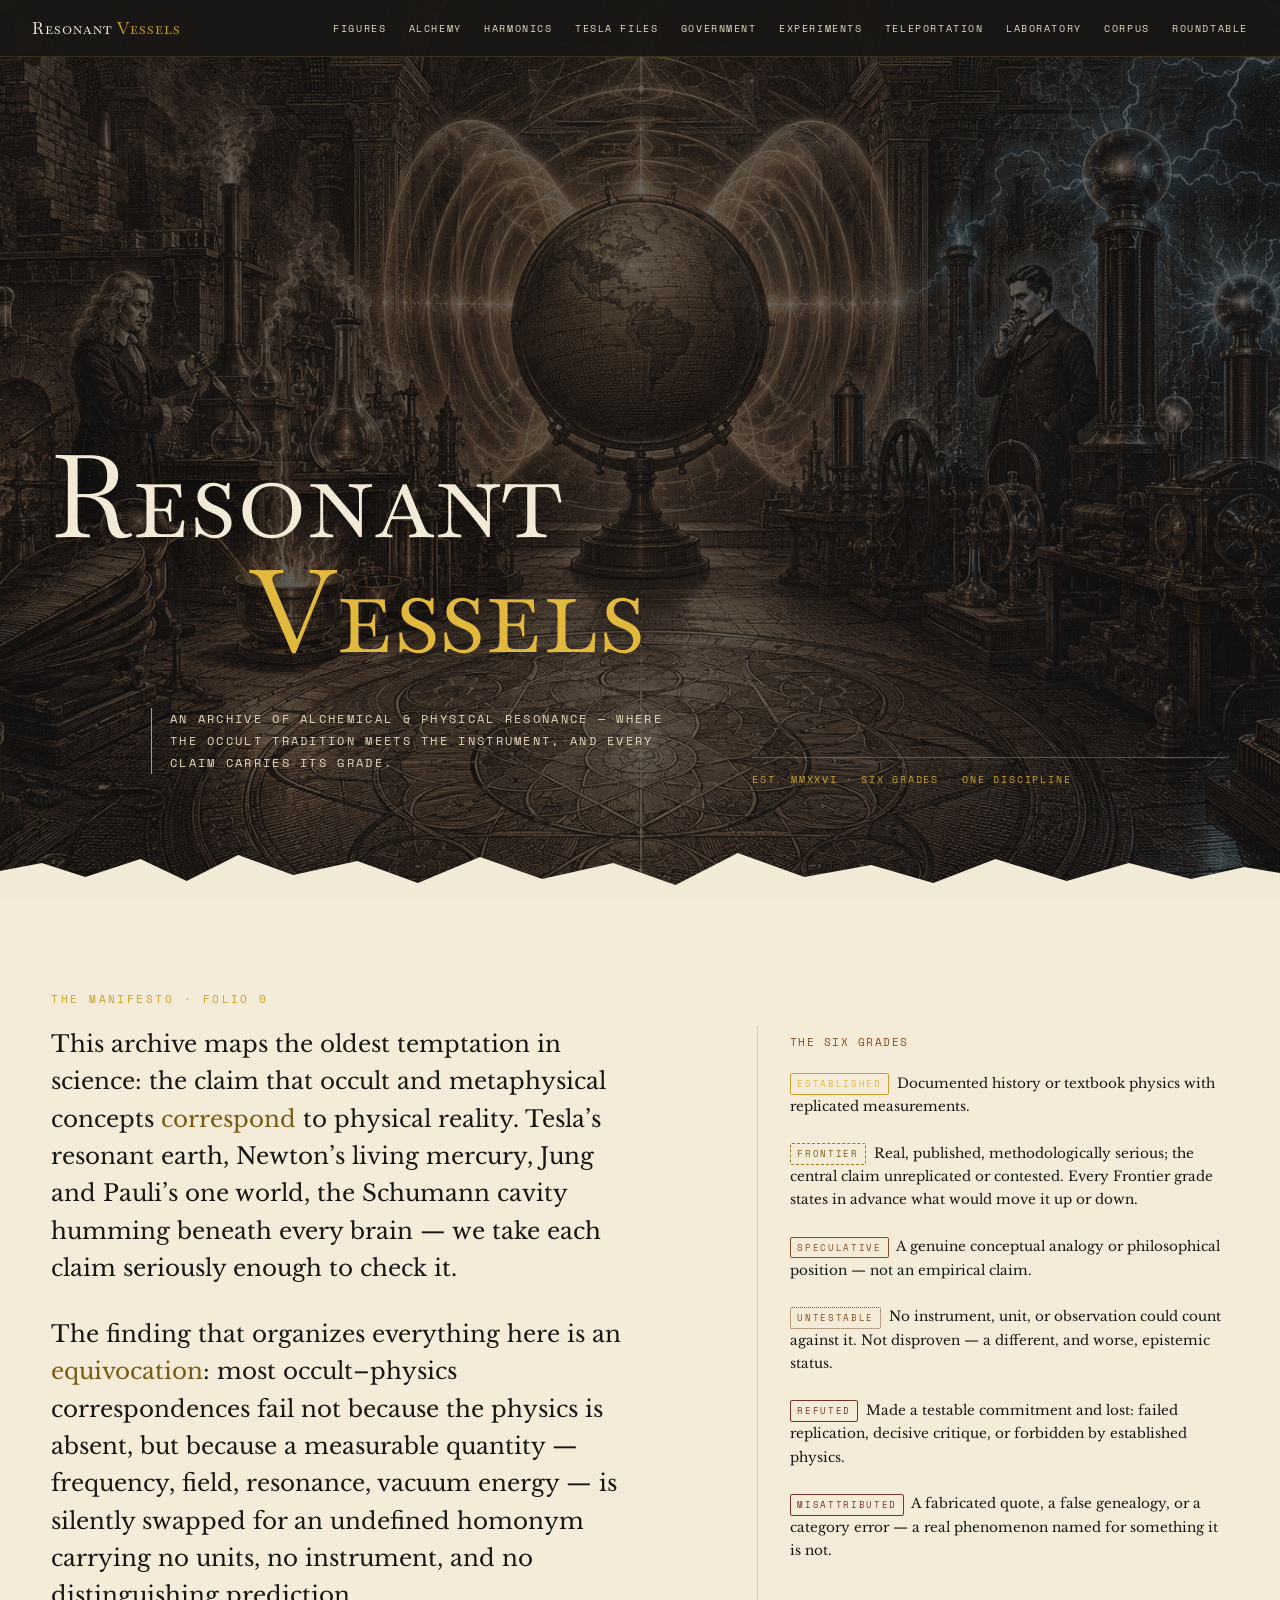
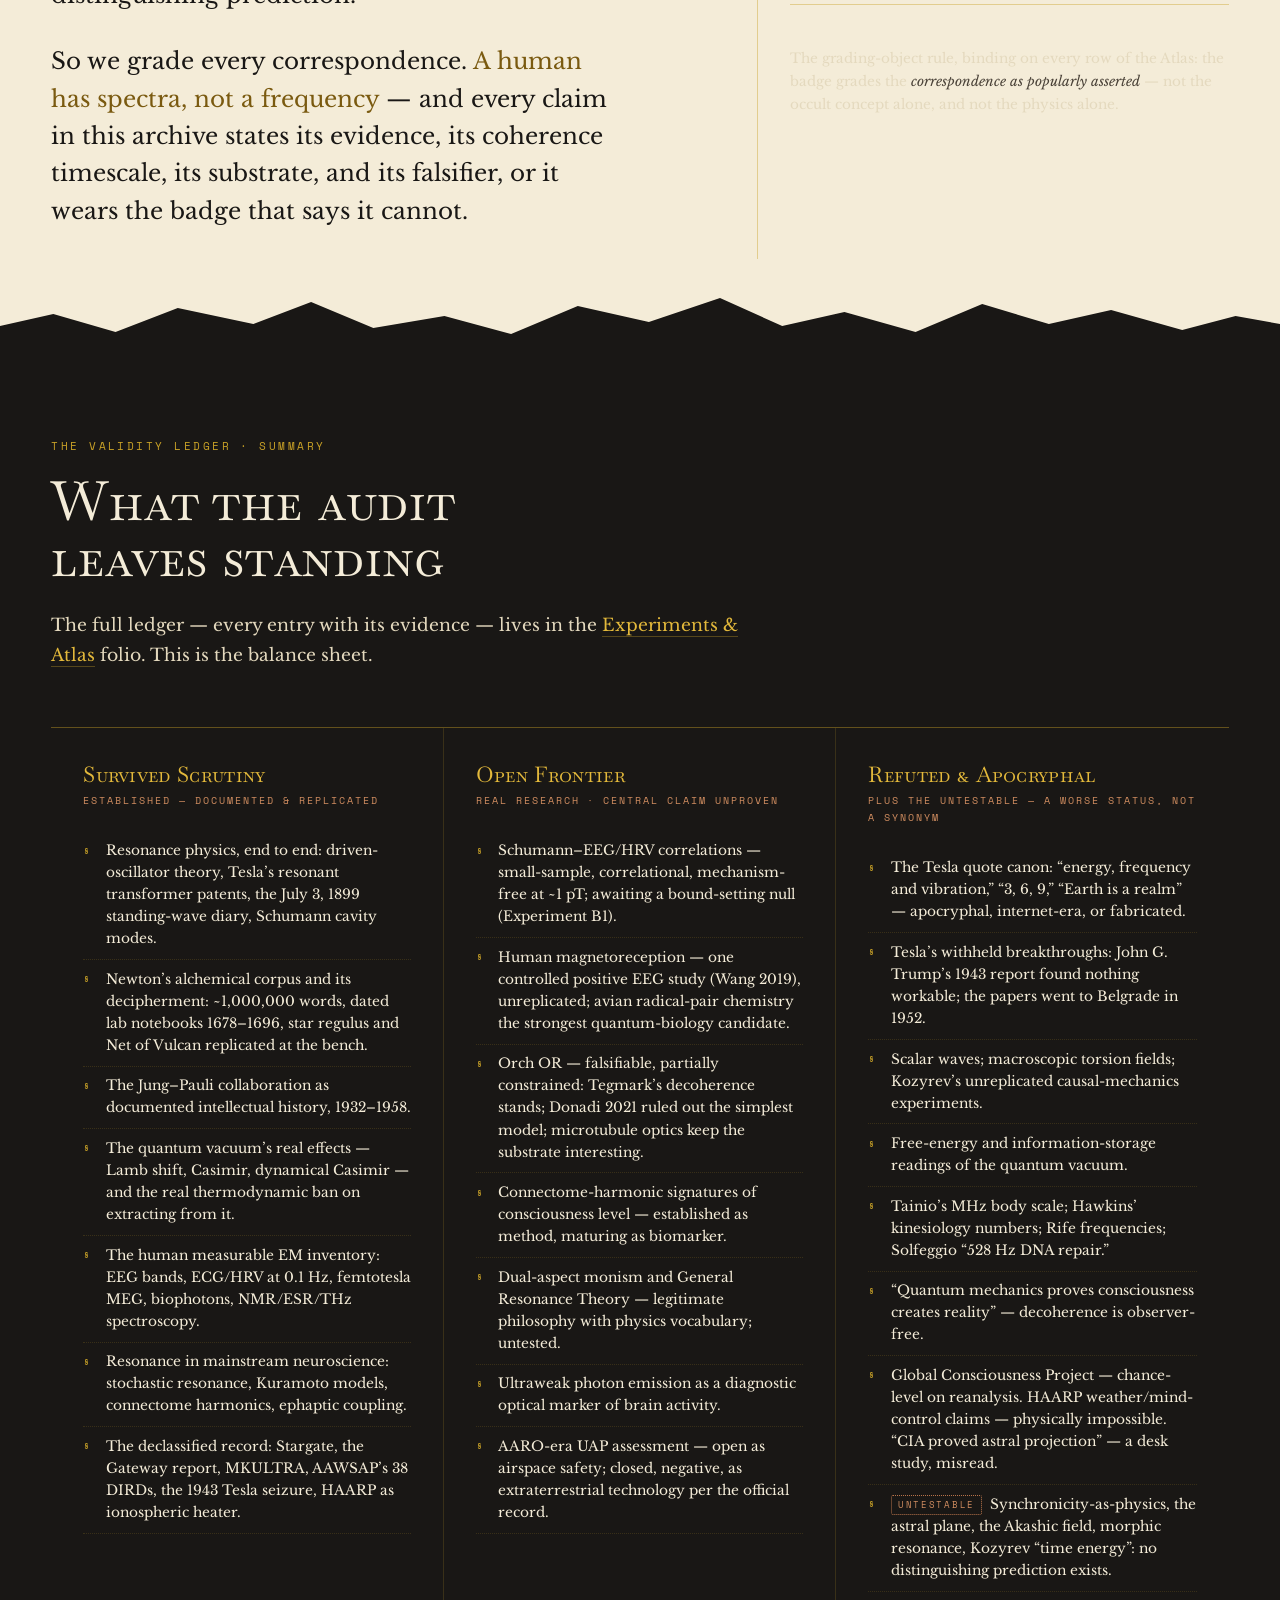
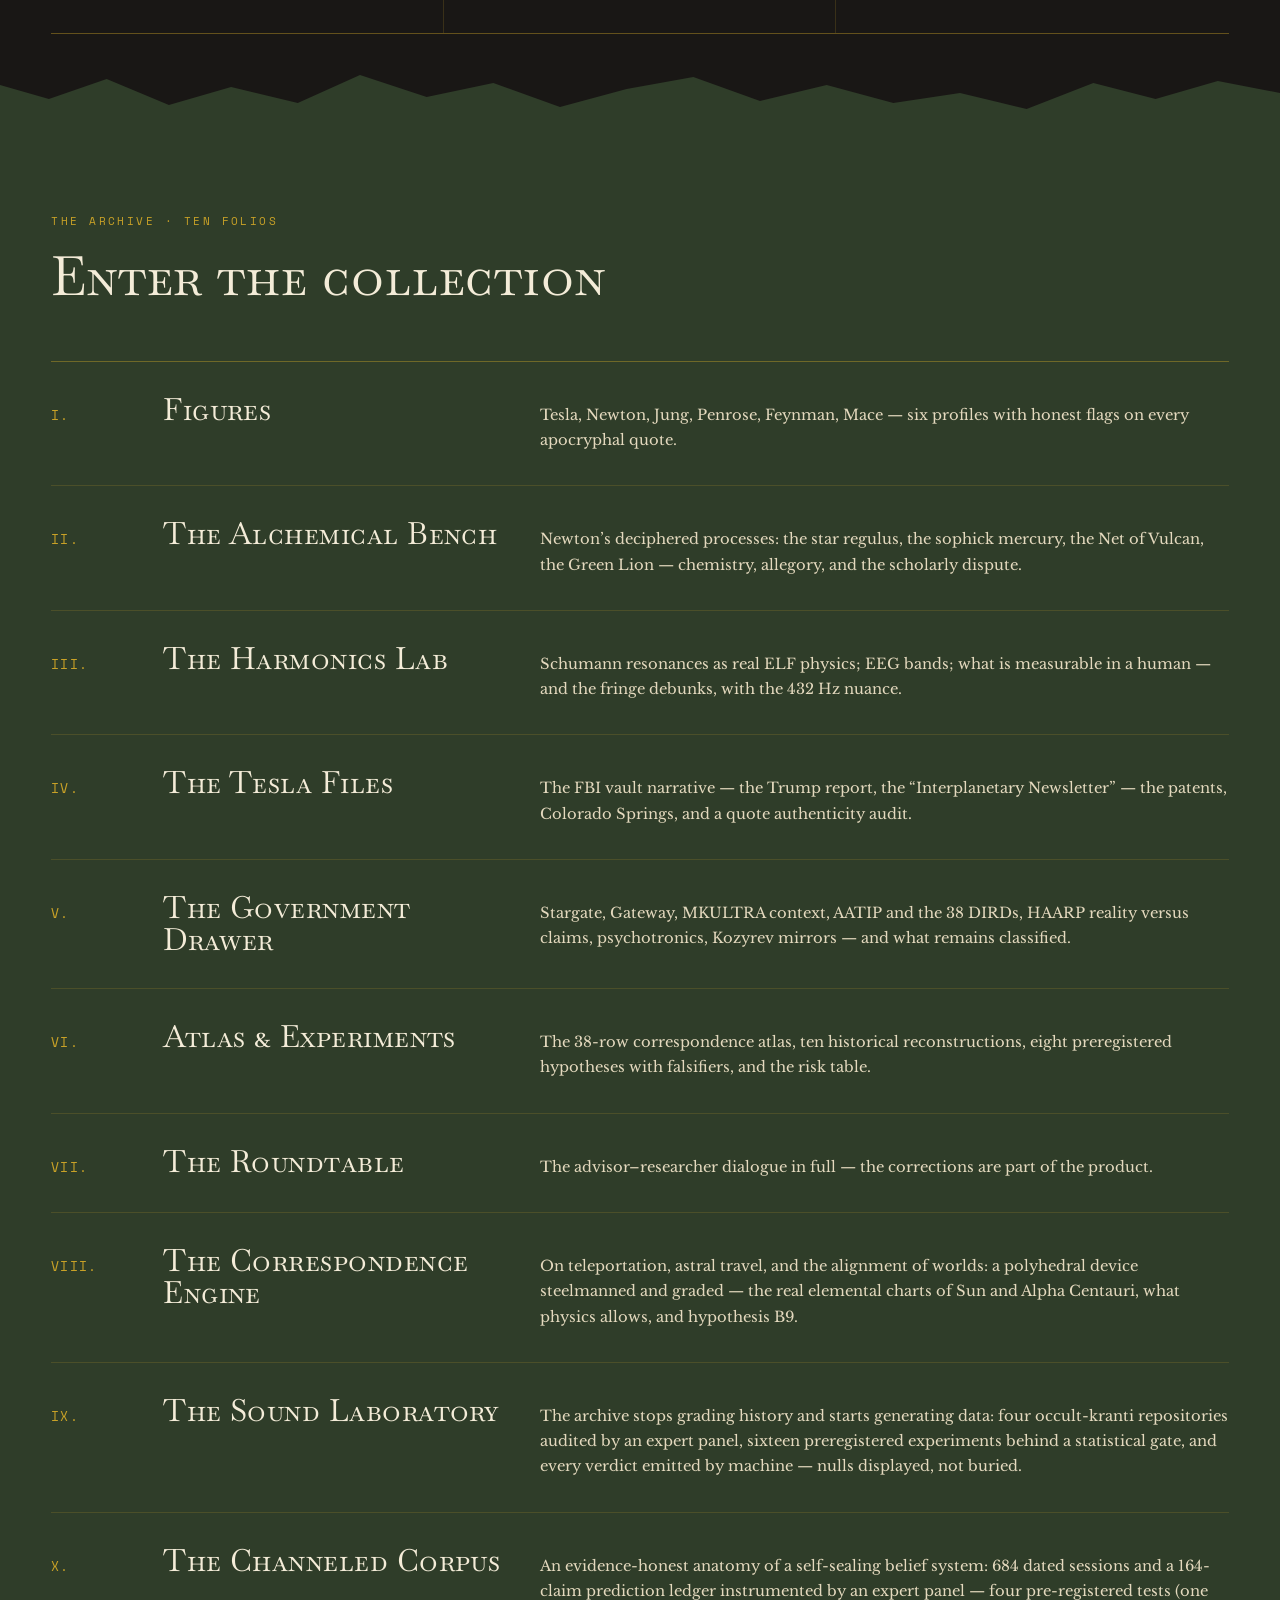
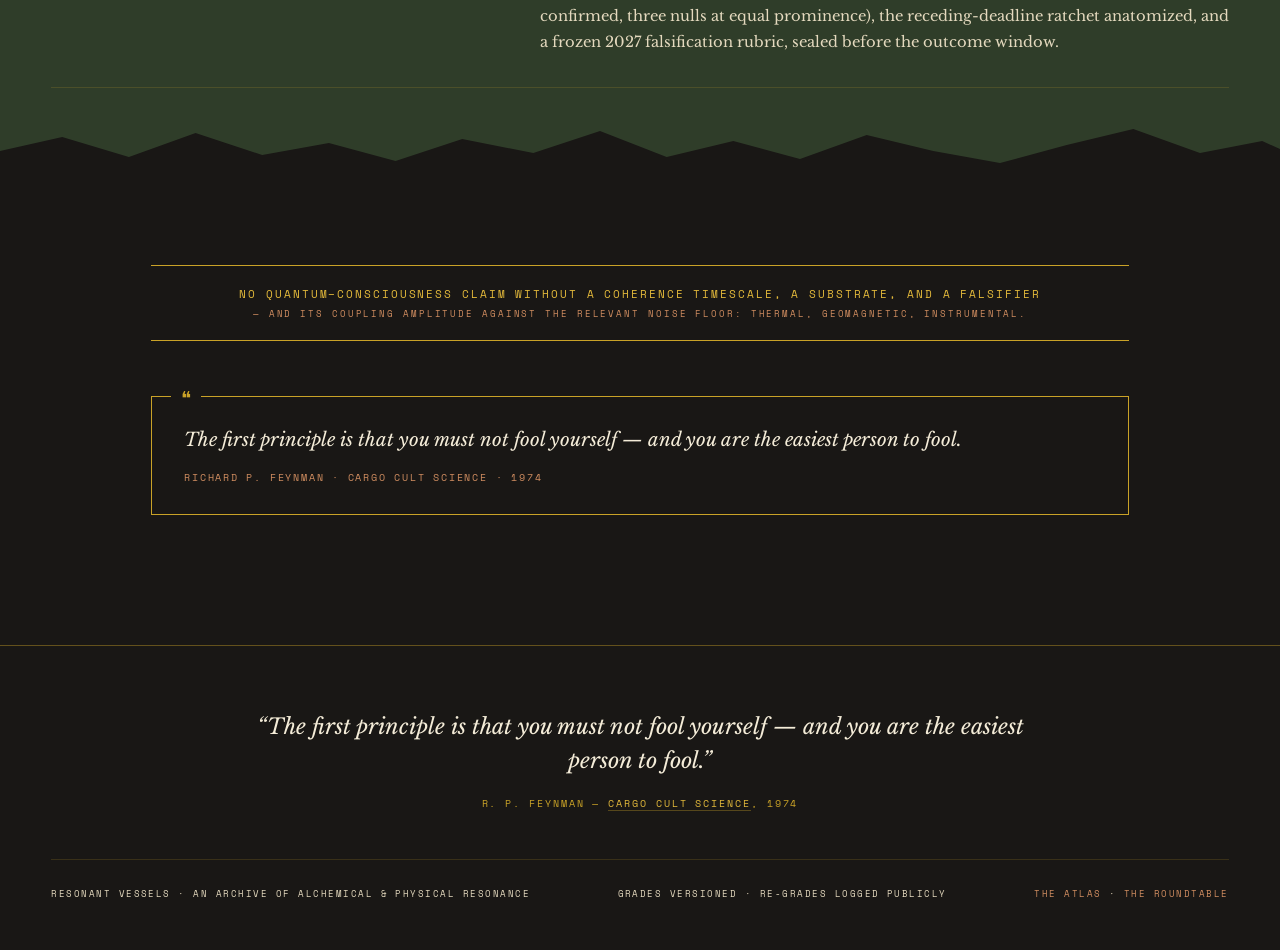
==== commit 9de2d615: "Add Folio X — The Channeled Corpus (bashar.html) + analysis figures + plates XXXII-XXXVII" ====
--- a/index.html
+++ b/index.html
@@ -24,6 +24,7 @@
     <a href="experiments.html">Experiments</a>
     <a href="teleportation.html">Teleportation</a>
     <a href="lab.html">Laboratory</a>
+    <a href="bashar.html">Corpus</a>
     <a href="roundtable.html">Roundtable</a>
   </nav>
 </header>
@@ -153,7 +154,7 @@
 <!-- ================= DIRECTORY (olive) ================= -->
 <section class="section-olive" id="directory">
   <div class="wrap">
-    <span class="kicker fade-in">The Archive · Nine Folios</span>
+    <span class="kicker fade-in">The Archive · Ten Folios</span>
     <h2 class="display-lg fade-in" style="margin-bottom:3.5rem;">Enter the collection</h2>
 
     <div class="directory">
@@ -201,6 +202,11 @@
         <span class="num">IX.</span>
         <h3><a href="lab.html">The Sound Laboratory</a></h3>
         <p>The archive stops grading history and starts generating data: four occult-kranti repositories audited by an expert panel, sixteen preregistered experiments behind a statistical gate, and every verdict emitted by machine — nulls displayed, not buried.</p>
+      </div>
+      <div class="directory-row fade-in">
+        <span class="num">X.</span>
+        <h3><a href="bashar.html">The Channeled Corpus</a></h3>
+        <p>An evidence-honest anatomy of a self-sealing belief system: 684 dated sessions and a 164-claim prediction ledger instrumented by an expert panel — four pre-registered tests (one confirmed, three nulls at equal prominence), the receding-deadline ratchet anatomized, and a frozen 2027 falsification rubric, sealed before the outcome window.</p>
       </div>
     </div>
   </div>
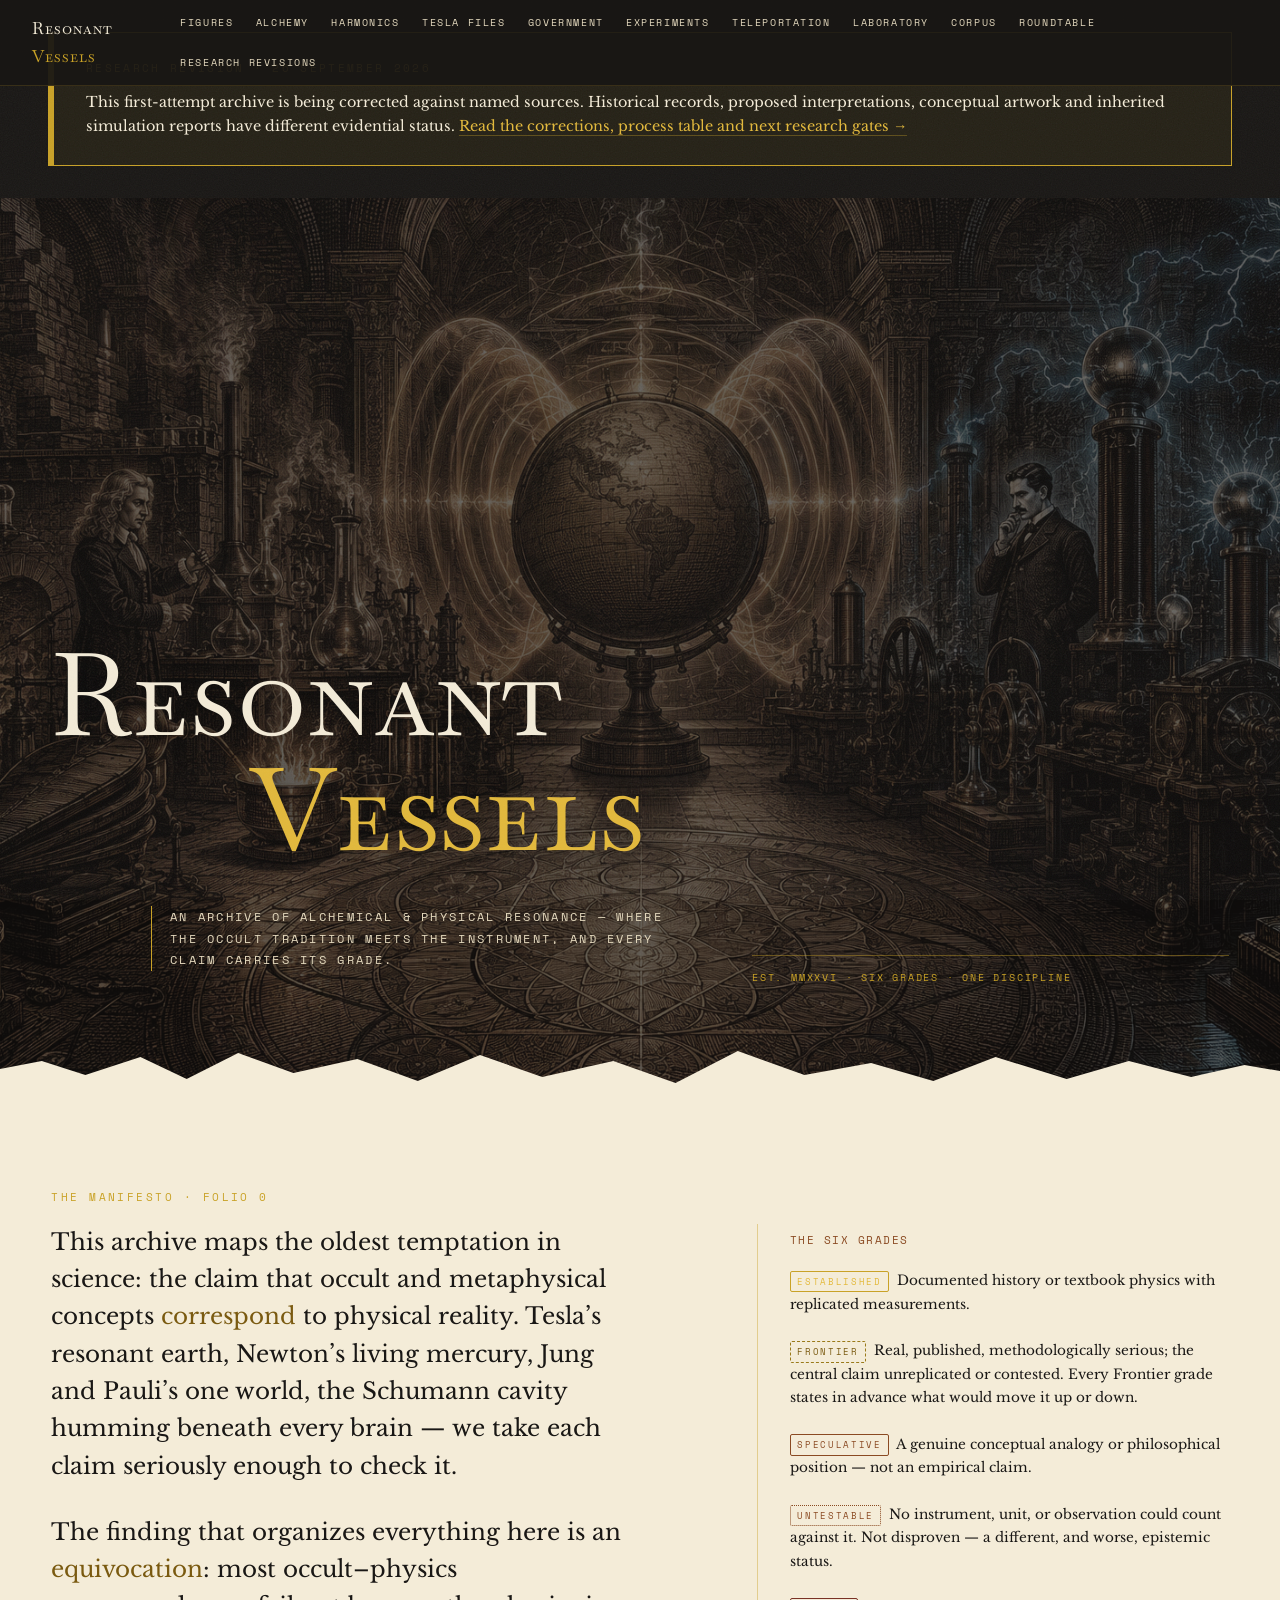
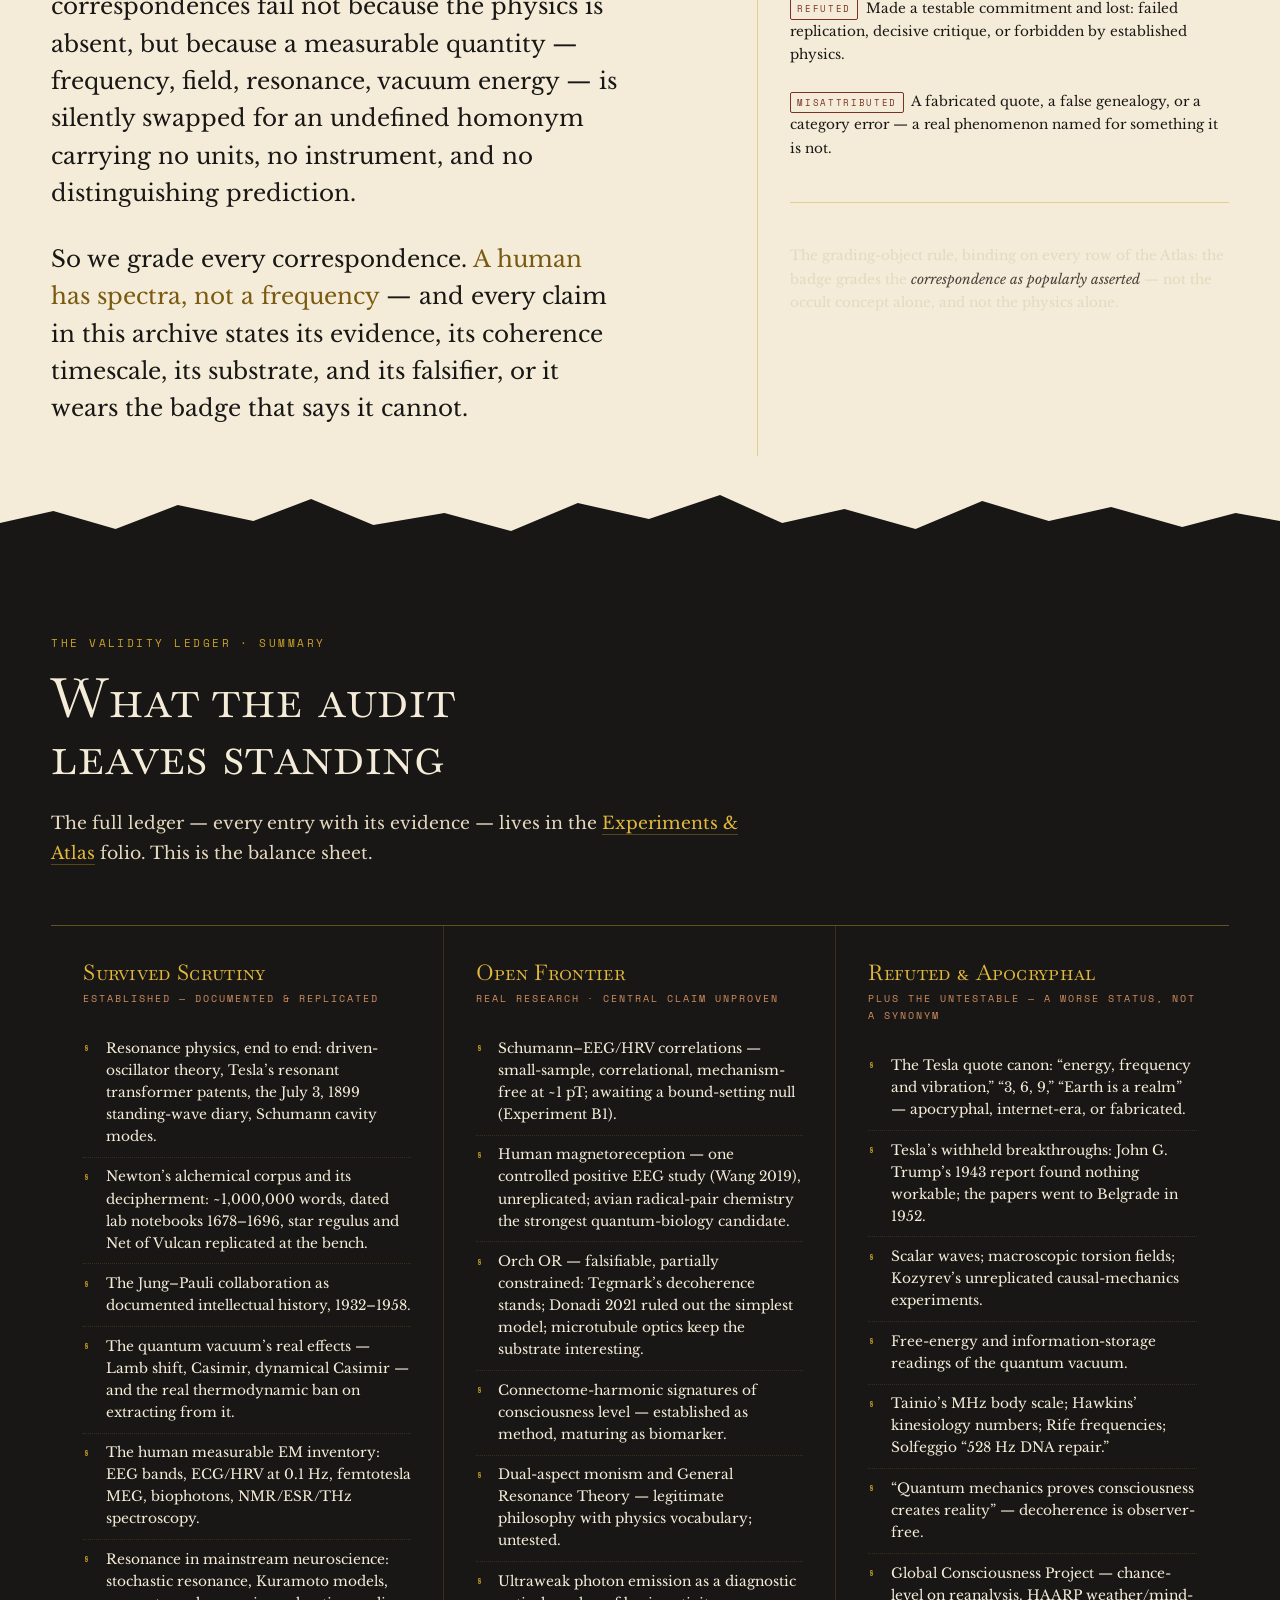
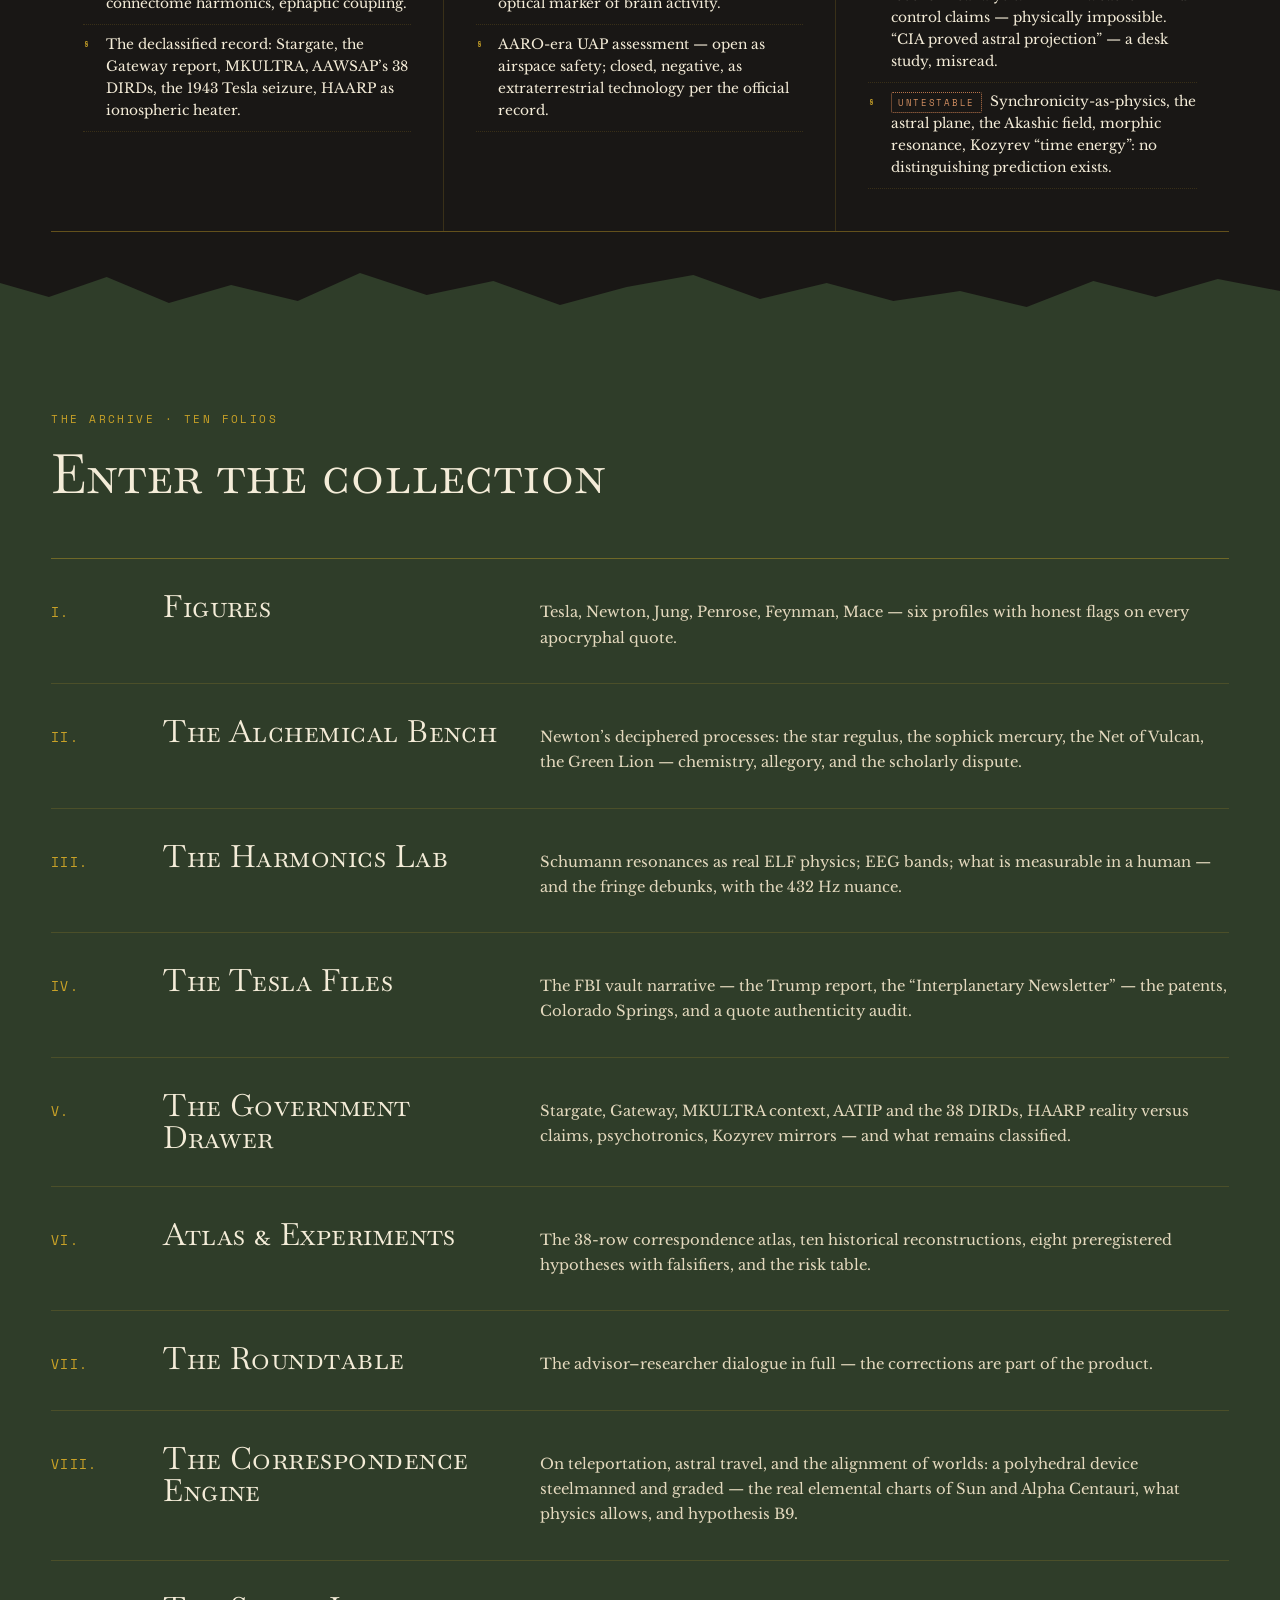
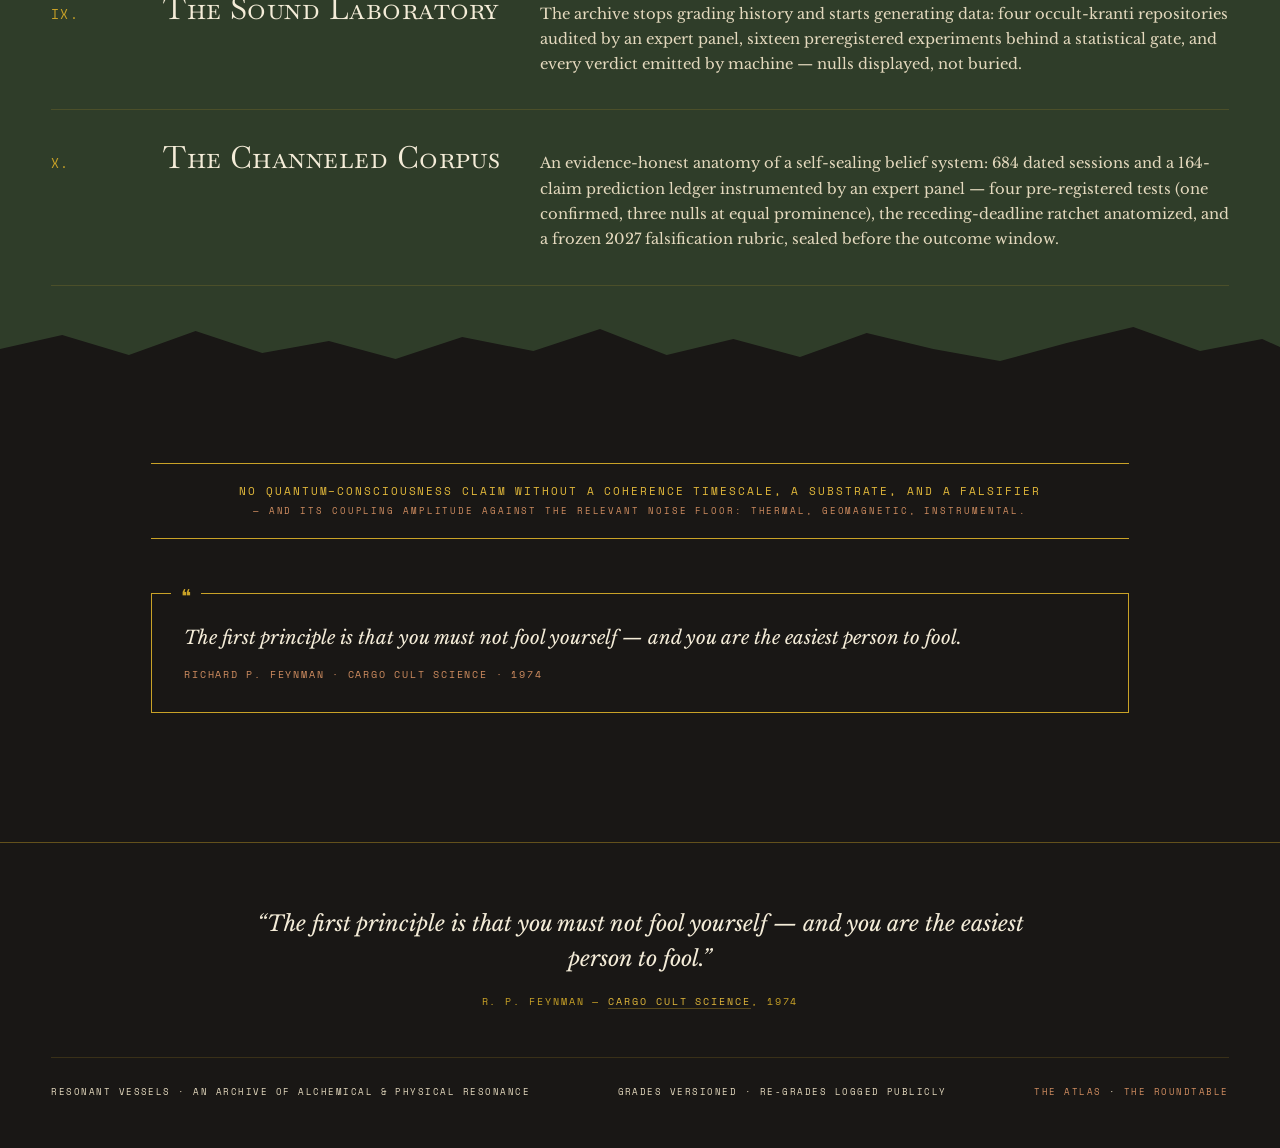
==== commit 71c48d3a: "Correct alchemy provenance, inference claims and unreproduced experiment reports" ====
--- a/index.html
+++ b/index.html
@@ -26,8 +26,13 @@
     <a href="lab.html">Laboratory</a>
     <a href="bashar.html">Corpus</a>
     <a href="roundtable.html">Roundtable</a>
+    <a href="research-corrections.html">Research revisions</a>
   </nav>
 </header>
+<aside class="safety-banner" aria-label="Research revision" style="margin:2rem auto;max-width:74rem;">
+  <span class="sb-title">Research revision · 26 September 2026</span>
+  <p>This first-attempt archive is being corrected against named sources. Historical records, proposed interpretations, conceptual artwork and inherited simulation reports have different evidential status. <a href="research-corrections.html">Read the corrections, process table and next research gates →</a></p>
+</aside>
 
 <!-- ================= HERO ================= -->
 <section class="hero" id="top">
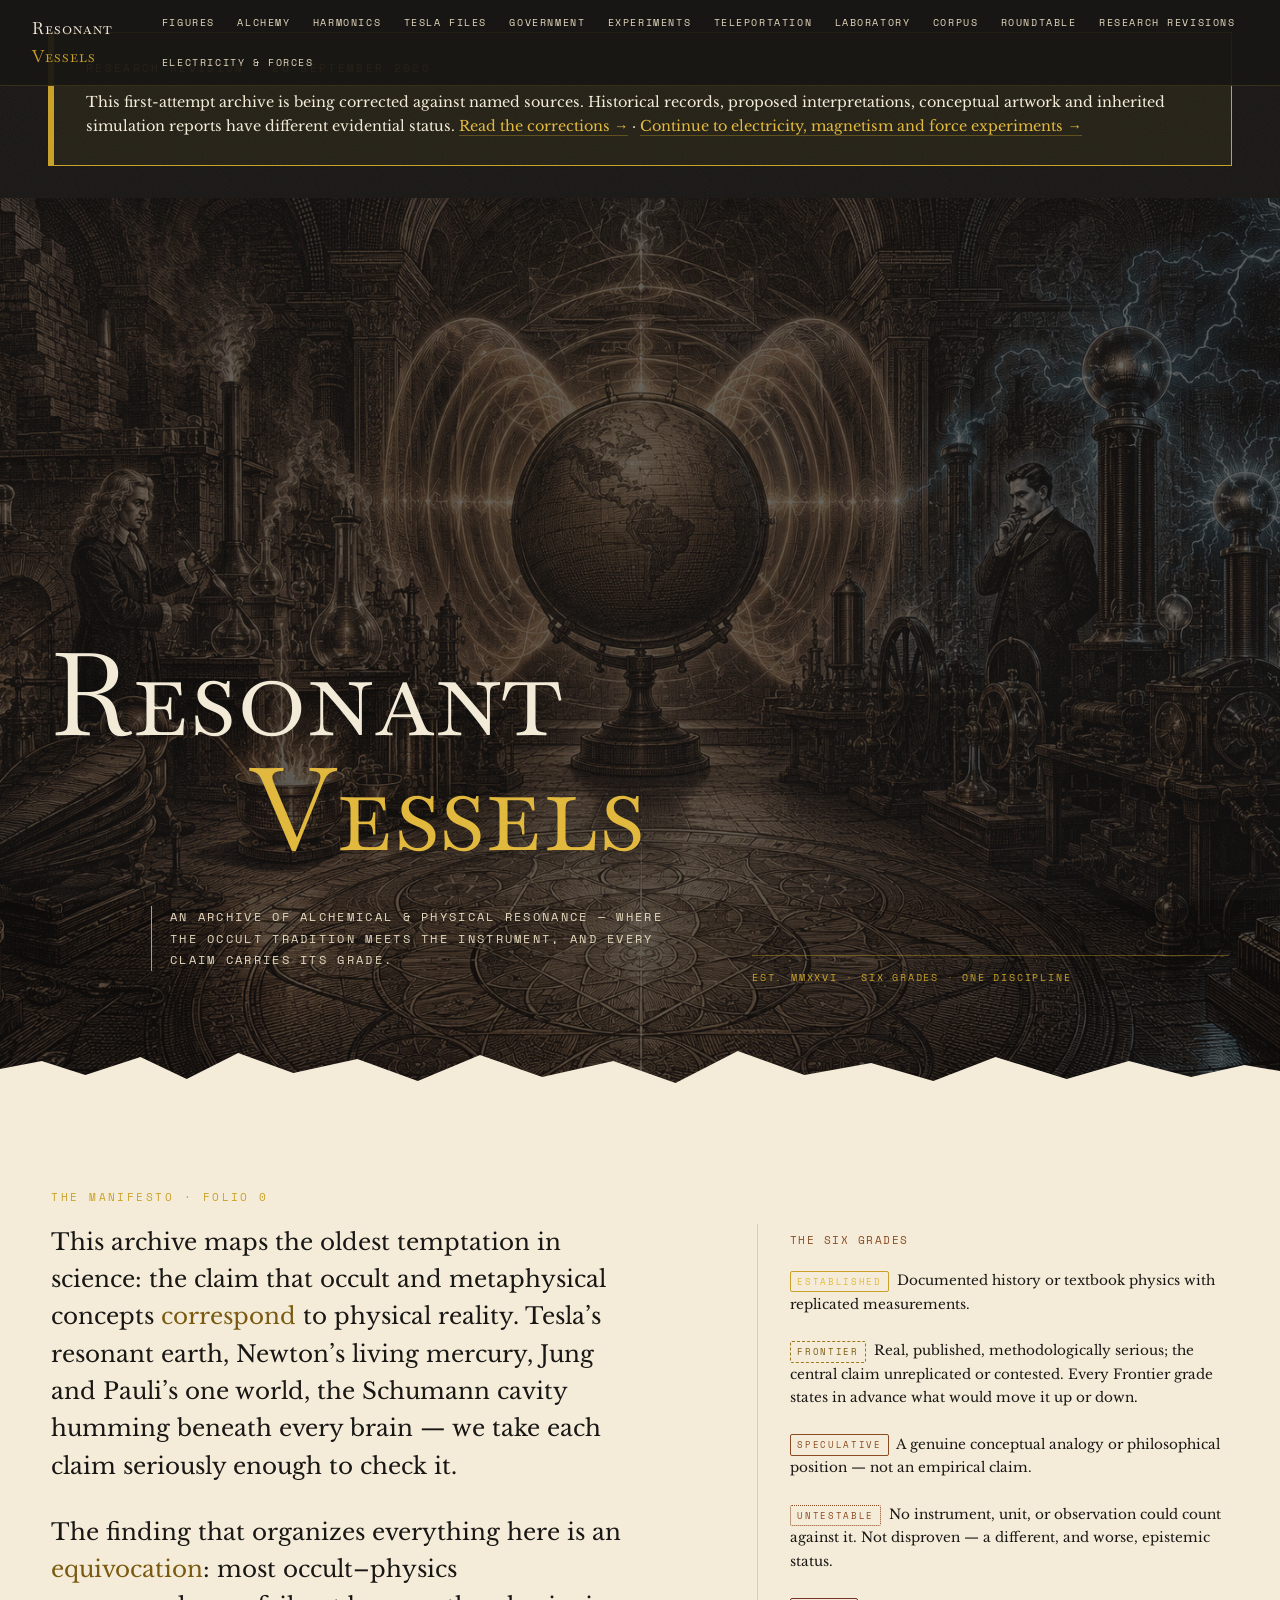
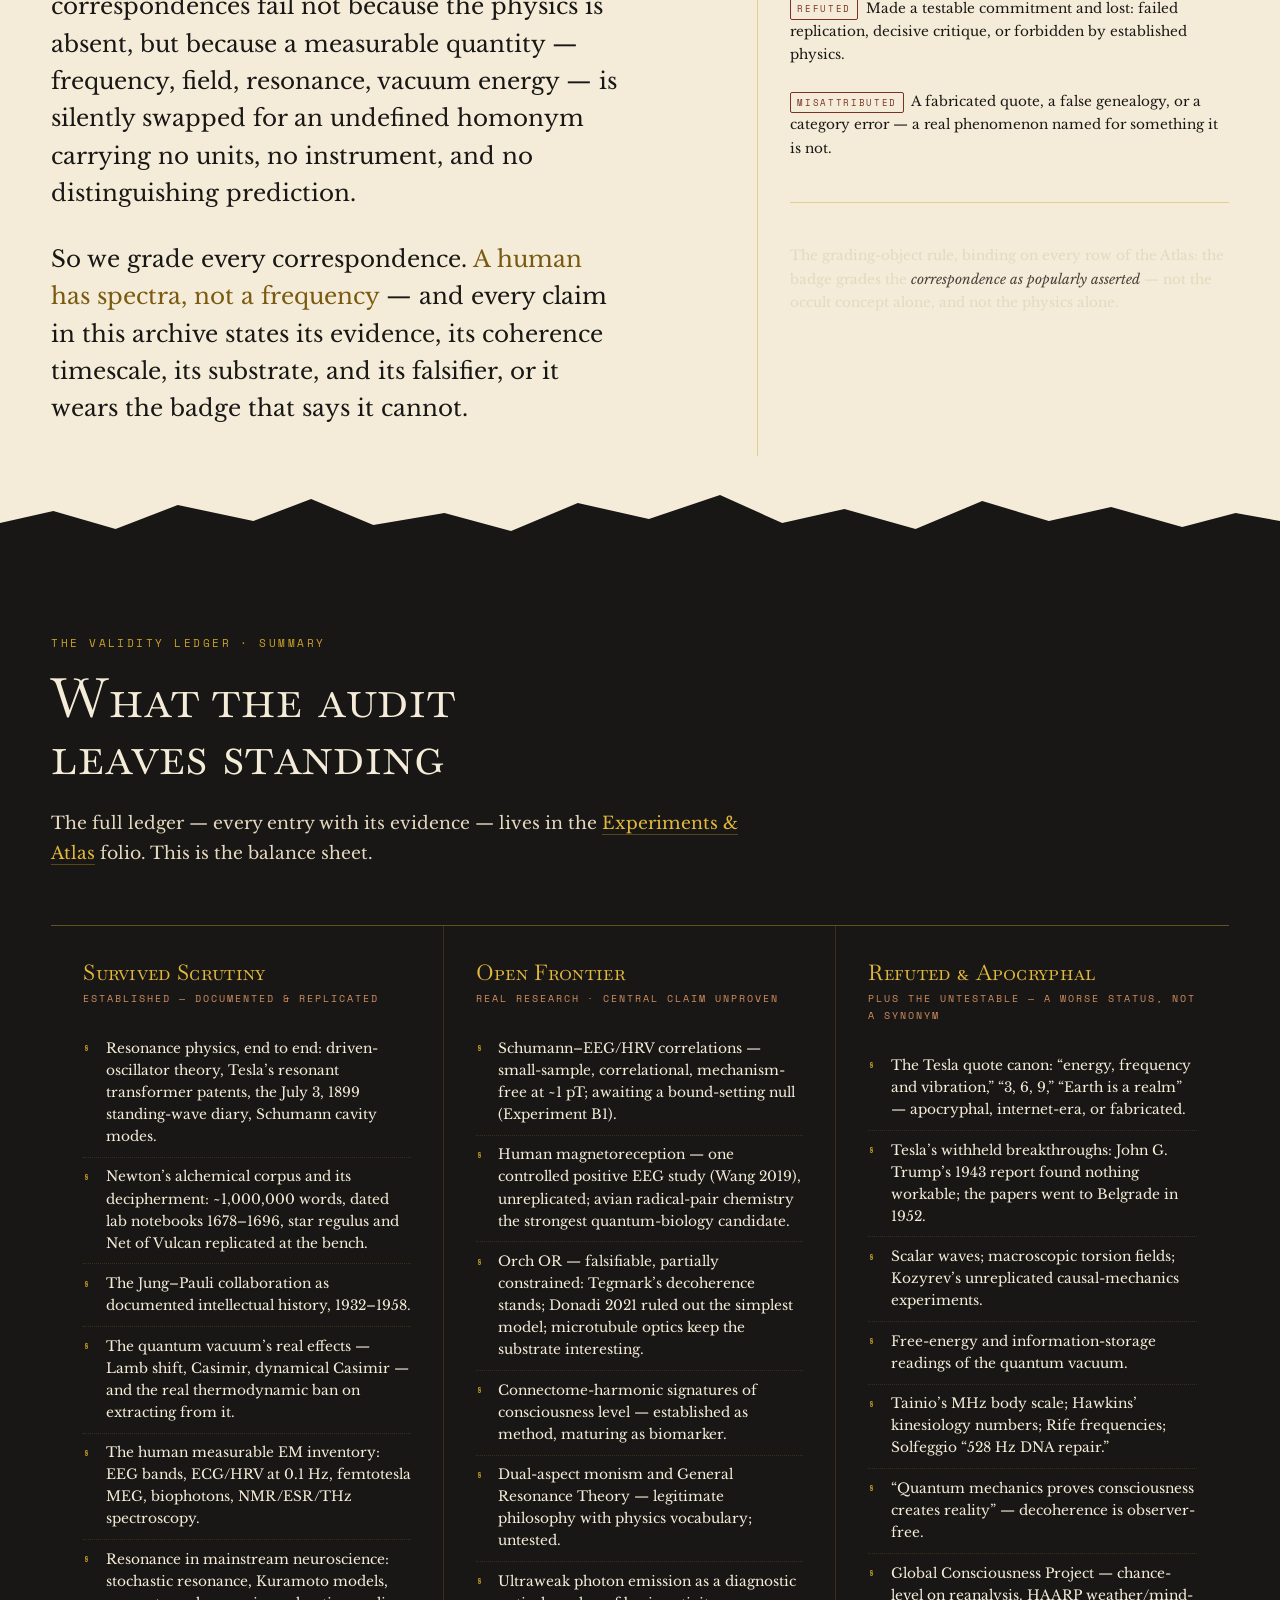
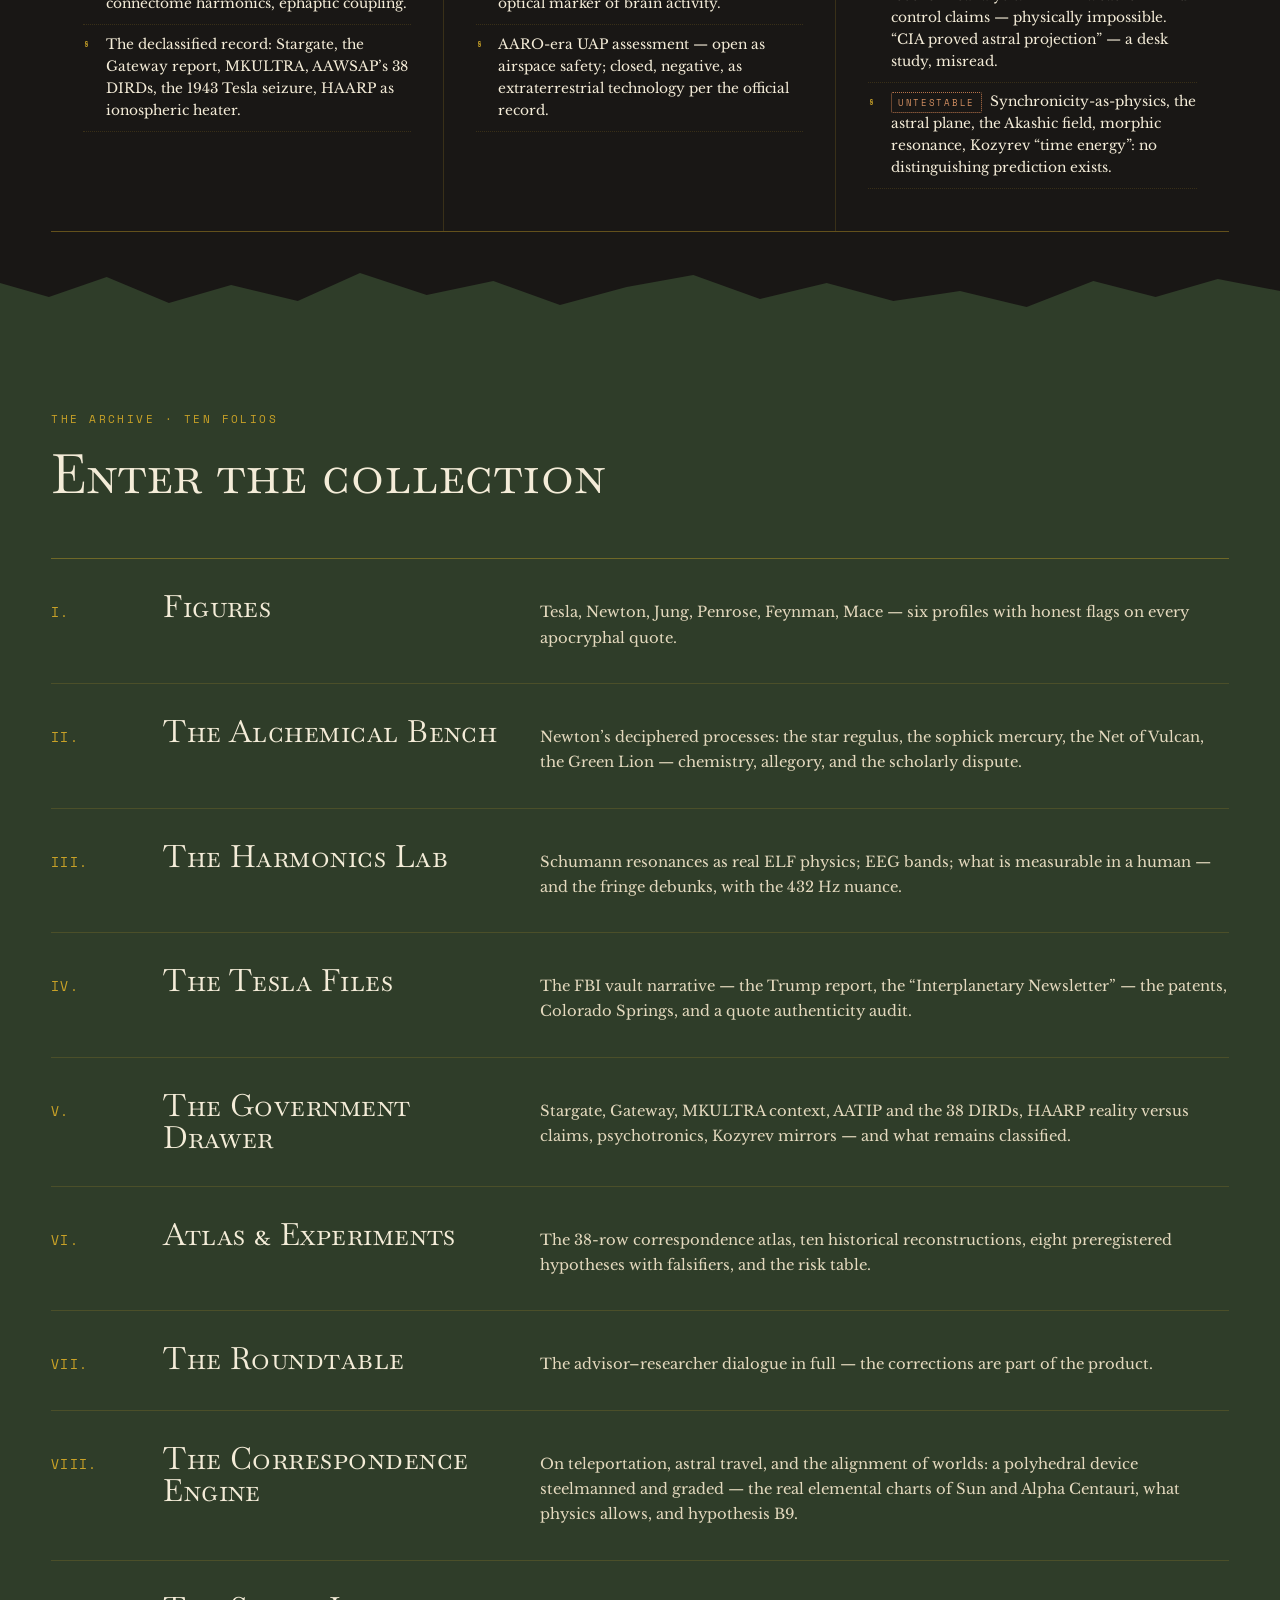
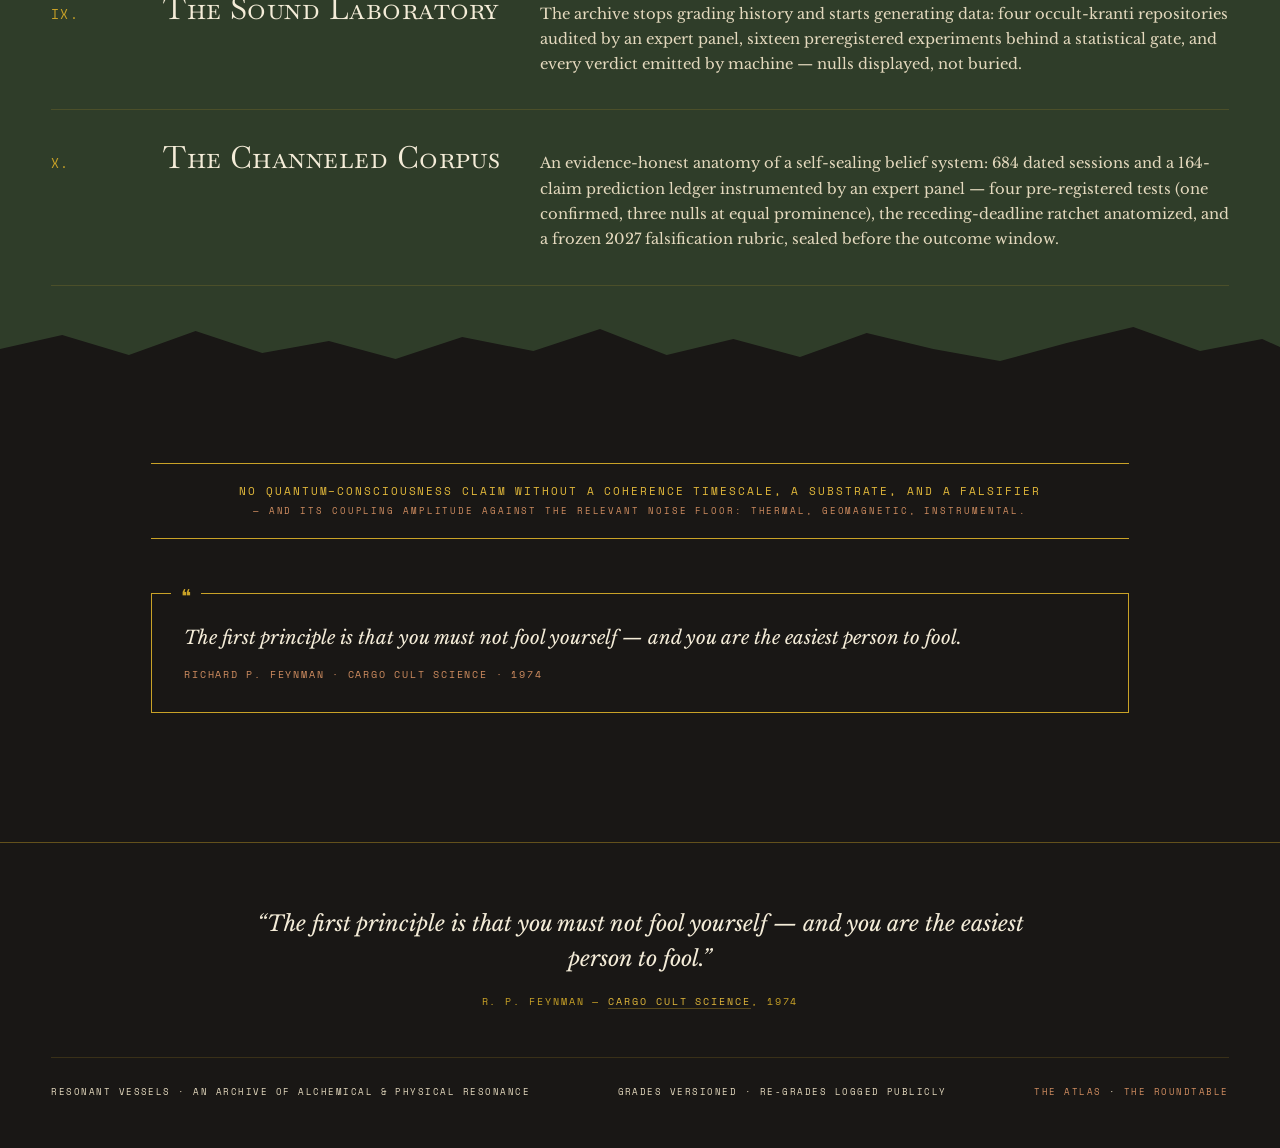
==== commit 9249e3d4: "Add reviewed electricity and force research continuation" ====
--- a/index.html
+++ b/index.html
@@ -27,11 +27,12 @@
     <a href="bashar.html">Corpus</a>
     <a href="roundtable.html">Roundtable</a>
     <a href="research-corrections.html">Research revisions</a>
+    <a href="research-continuation.html">Electricity &amp; forces</a>
   </nav>
 </header>
 <aside class="safety-banner" aria-label="Research revision" style="margin:2rem auto;max-width:74rem;">
   <span class="sb-title">Research revision · 26 September 2026</span>
-  <p>This first-attempt archive is being corrected against named sources. Historical records, proposed interpretations, conceptual artwork and inherited simulation reports have different evidential status. <a href="research-corrections.html">Read the corrections, process table and next research gates →</a></p>
+  <p>This first-attempt archive is being corrected against named sources. Historical records, proposed interpretations, conceptual artwork and inherited simulation reports have different evidential status. <a href="research-corrections.html">Read the corrections →</a> · <a href="research-continuation.html">Continue to electricity, magnetism and force experiments →</a></p>
 </aside>
 
 <!-- ================= HERO ================= -->
